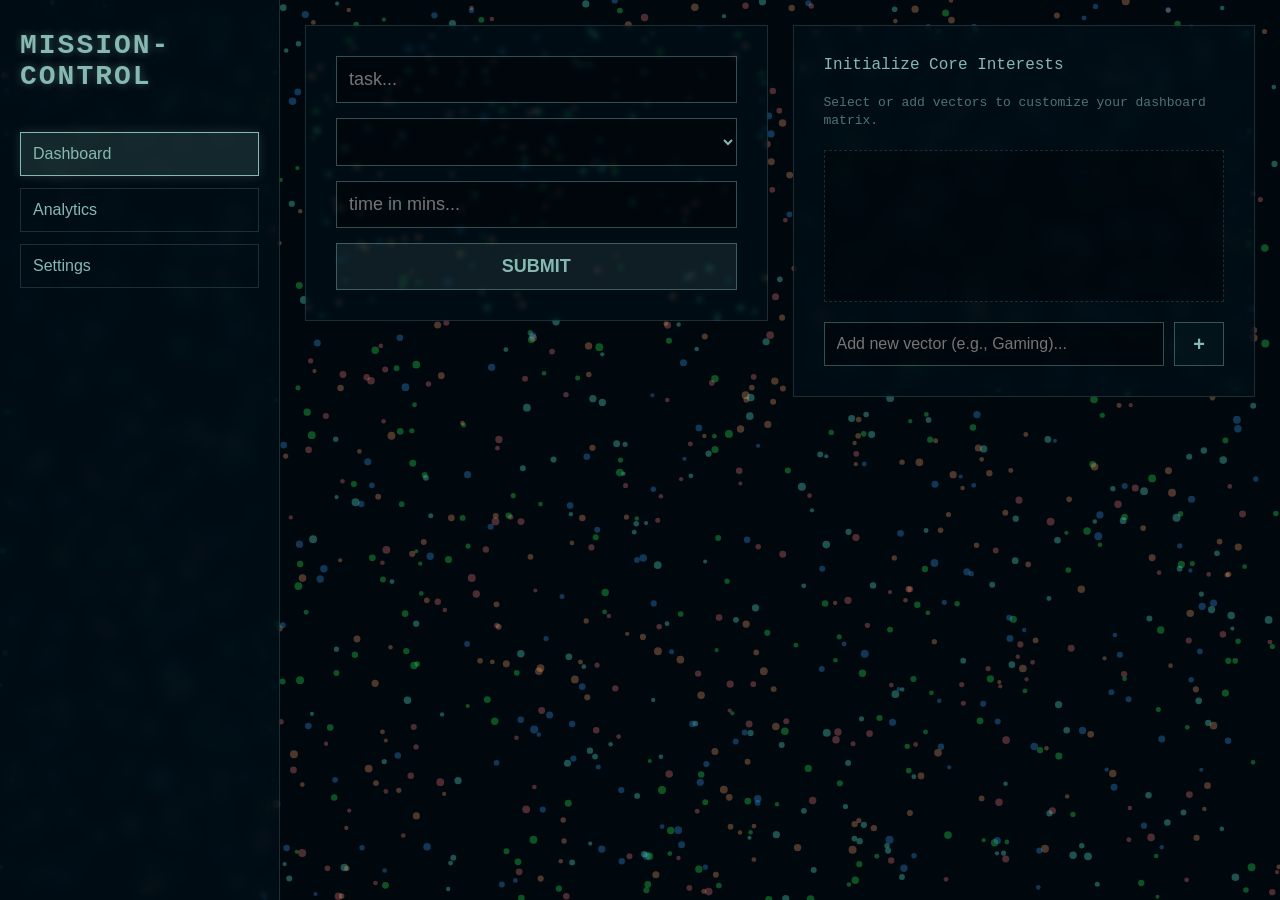
==== index.html @ 5b8d21ab "feat: tracker v1 alpha (hobbies working, tasks coming in v2)" ====
<!DOCTYPE html>
<html lang="en">
<head>
    <meta charset="UTF-8">
    <meta name="viewport" content="width=device-width, initial-scale=1.0">
    <title>Mission-Control</title>
    <link rel="stylesheet" href="style.css">
    <script src="script.js" defer></script>
</head>
<body>

    <canvas id="blob-canvas"></canvas>

    <div class="ui-wrapper">
        
        <aside class="sidebar">
            <h1 id="mControl">Mission-Control</h1>
            <div class="sidebar-options">
                <button class="nav-btn active">Dashboard</button>
                <button class="nav-btn">Analytics</button>
                <button class="nav-btn">Settings</button>
            </div>
        </aside>

        <main class="main-content">
            
            <section class="Forum">
                <div class="task">
                    <input id="task1" type="text" placeholder="task...">
                </div>

                <div class="priority">
                    <select name="priority" id="priority1">
                        <option value=""></option>
                        <option value="High">High</option>
                        <option value="Mid">Mid</option>
                        <option value="Low">Low</option>
                    </select>
                </div>

                <div class="time">
                    <input id="time1" type="number" placeholder="time in mins..." min="1">
                </div>
                <button id="submitButt">submit</button>
            </section>

<section class="interest-panel">
    <div class="panel-header">Initialize Core Interests</div>
    <p class="panel-subtitle">Select or add vectors to customize your dashboard matrix.</p>
    
    <div id="interestTags" class="tag-cloud">
    </div>

    <div class="interest-input-group">
        <input id="customInterest" type="text" placeholder="Add new vector (e.g., Gaming)...">
        <button id="addInterestButt">+</button>
    </div>
</section>

        </main>
    </div>

</body>
</html>
---- style.css ----
:root {
    --bg-main: #00080e;
    --bg-panel: rgba(0, 16, 26, 0.65); /* Semi-transparent sleek dark glass */
    --grid-line: rgba(134, 185, 177, 0.08); 
    --grid-size: 40px; 
    --text: #86B9B1;
}

/* SCREEN INITIALIZATION */
html, body {
    margin: 0;
    padding: 0;
    width: 100%;
    height: 100%;
    background-color: var(--bg-main);
    font-family: 'Courier New', Courier, monospace; /* Clean sci-fi/terminal font */
}

body {
    position: relative;
    overflow: hidden;
}

/* BACKGROUND GRID ENGINE LAYER (Stays exact same) */
/* Remove all .grid-overlay styles and add this */
#blob-canvas {
    position: absolute;
    top: 0;
    left: 0;
    width: 100vw;
    height: 100vh;
    z-index: 1; /* Sits behind the forms */
    pointer-events: none; /* Let clicks pass right through to inputs */
}

/* UI WRAPPER: splits screen into 280px sidebar, and remaining content space */
.ui-wrapper {
    position: relative;
    z-index: 5; 
    display: grid;
    grid-template-columns: 280px 1fr;
    width: 100vw;
    height: 100vh;
    box-sizing: border-box;
}

/* SIDEBAR LAYOUT (RECT 1) */
.sidebar {
    background: var(--bg-panel);
    border-right: 1px solid rgba(134, 185, 177, 0.2);
    backdrop-filter: blur(8px);
    padding: 30px 20px;
    display: flex;
    flex-direction: column;
    gap: 40px;
}

#mControl {
    color: var(--text);
    font-size: 28px;
    margin: 0;
    text-transform: uppercase;
    letter-spacing: 2px;
    text-shadow: 0 0 8px rgba(134, 185, 177, 0.4);
}

.sidebar-options {
    display: flex;
    flex-direction: column;
    gap: 12px;
}

.nav-btn {
    background: transparent;
    border: 1px solid rgba(134, 185, 177, 0.2);
    color: var(--text);
    padding: 12px;
    text-align: left;
    font-size: 16px;
    cursor: pointer;
    transition: all 0.2s ease;
}
.nav-btn:hover, .nav-btn.active {
    background: rgba(134, 185, 177, 0.15);
    border-color: var(--text);
    box-shadow: 0 0 10px rgba(134, 185, 177, 0.2);
}

/* RIGHT HAND SIDE CONTENT CONTAINER */
.main-content {
    display: grid;
    grid-template-columns: 1fr 1fr; /* Splits the space 50/50 between Forum and Spinner */
    gap: 25px;
    padding: 25px;
    box-sizing: border-box;
    align-items: start;
}

/* FORUM PANEL (RECT 2) */
.Forum {
    background: var(--bg-panel);
    border: 1px solid rgba(134, 185, 177, 0.2);
    backdrop-filter: blur(2.5px);
    padding: 30px;
    display: flex;
    flex-direction: column;
    gap: 15px;
}

#task1, #priority1, #time1, #submitButt {
    width: 100%;
    box-sizing: border-box;
    background: rgba(0, 0, 0, 0.4);
    border: 1px solid rgba(134, 185, 177, 0.4);
    color: var(--text);
    font-size: 18px;
    padding: 12px;
}

#priority1 option {
    background: #00101a;
    color: var(--text);  
}

#submitButt {
    background: rgba(134, 185, 177, 0.1);
    cursor: pointer;
    font-weight: bold;
    text-transform: uppercase;
    transition: background 0.2s;
}
#submitButt:hover {
    background: rgba(134, 185, 177, 0.25);
}

/* SPINNER PANEL (RECT 3) */
/* INTEREST PANEL LAYOUT (RECT 3) */
.interest-panel {
    background: var(--bg-panel);
    border: 1px solid rgba(134, 185, 177, 0.2);
    backdrop-filter: blur(8px);
    padding: 30px;
    display: flex;
    flex-direction: column;
    gap: 20px;
}

.panel-header {
    color: #86B9B1;
}

.panel-subtitle {
    color: rgba(134, 185, 177, 0.6);
    font-size: 13px;
    margin: 0;
    line-height: 1.4;
}

/* Dynamic container for interest chips */
.tag-cloud {
    display: flex;
    flex-wrap: wrap;
    gap: 10px;
    min-height: 120px;
    padding: 15px;
    background: rgba(0, 0, 0, 0.3);
    border: 1px dashed rgba(134, 185, 177, 0.2);
    align-content: flex-start;
}

/* Glowing Neon Chips */
.tag {
    background: rgba(134, 185, 177, 0.1);
    border: 1px solid rgba(134, 185, 177, 0.4);
    color: var(--text);
    padding: 6px 14px;
    font-size: 14px;
    border-radius: 3px;
    cursor: pointer;
    transition: transform 0.1s ease, background 0.2s;
}

.tag:hover {
    background: rgba(134, 185, 177, 0.25);
    box-shadow: 0 0 8px rgba(134, 185, 177, 0.3);
    transform: scale(1.03);
}

/* Input block alignment */
.interest-input-group {
    display: flex;
    gap: 10px;
}

#customInterest {
    flex: 1;
    background: rgba(0, 0, 0, 0.4);
    border: 1px solid rgba(134, 185, 177, 0.4);
    color: var(--text);
    padding: 12px;
    font-size: 16px;
}

#addInterestButt {
    background: rgba(17, 57, 51, 0.15);
    border: 1px solid rgba(134, 185, 177, 0.4);
    color: var(--text);
    width: 50px;
    font-size: 20px;
    font-weight: bold;
    cursor: pointer;
    transition: background 0.2s;
}

#addInterestButt:hover {
    background: rgba(134, 185, 177, 0.3);
    box-shadow: 0 0 8px rgba(134, 185, 177, 0.4);
}

@keyframes pulseGlow {
    0%, 100% { opacity: 0.5; }
    50% { opacity: 1; text-shadow: 0 0 10px var(--text); }
}
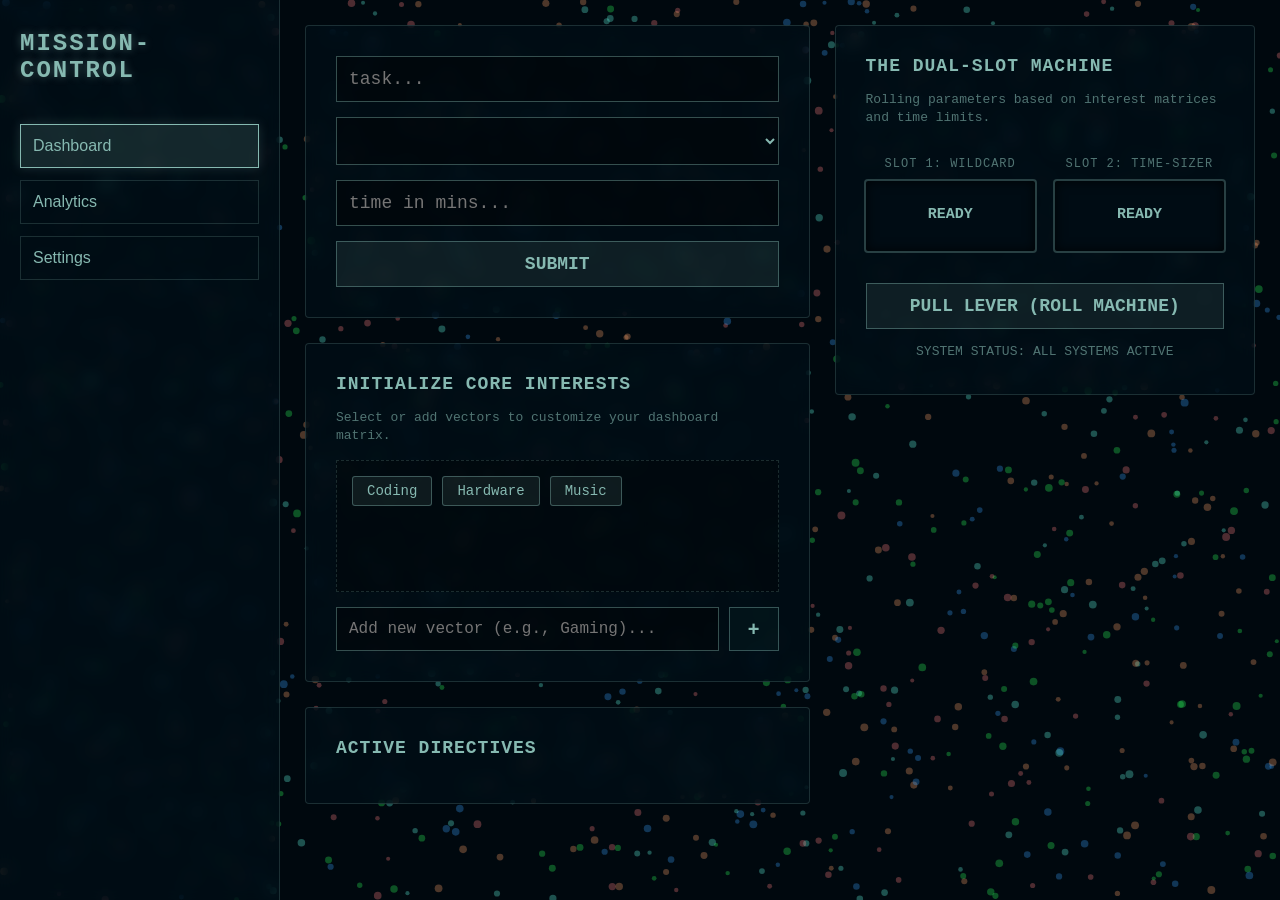
==== commit f4614352: "feat: Updated Reziable UI/Task Saves locally/Slot Machine Added" ====
--- a/index.html
+++ b/index.html
@@ -24,38 +24,76 @@
 
         <main class="main-content">
             
-            <section class="Forum">
-                <div class="task">
-                    <input id="task1" type="text" placeholder="task...">
-                </div>
+            <div class="main-column">
+                
+                <section class="Forum">
+                    <div class="task">
+                        <input id="task1" type="text" placeholder="task...">
+                    </div>
 
-                <div class="priority">
-                    <select name="priority" id="priority1">
-                        <option value=""></option>
-                        <option value="High">High</option>
-                        <option value="Mid">Mid</option>
-                        <option value="Low">Low</option>
-                    </select>
-                </div>
+                    <div class="priority">
+                        <select name="priority" id="priority1">
+                            <option value=""></option>
+                            <option value="High">High</option>
+                            <option value="Mid">Mid</option>
+                            <option value="Low">Low</option>
+                        </select>
+                    </div>
 
-                <div class="time">
-                    <input id="time1" type="number" placeholder="time in mins..." min="1">
-                </div>
-                <button id="submitButt">submit</button>
-            </section>
+                    <div class="time">
+                        <input id="time1" type="number" placeholder="time in mins..." min="1">
+                    </div>
+                    <button id="submitButt">submit</button>
+                </section>
 
-<section class="interest-panel">
-    <div class="panel-header">Initialize Core Interests</div>
-    <p class="panel-subtitle">Select or add vectors to customize your dashboard matrix.</p>
-    
-    <div id="interestTags" class="tag-cloud">
-    </div>
+                <section class="interest-panel">
+                    <div class="panel-header">Initialize Core Interests</div>
+                    <p class="panel-subtitle">Select or add vectors to customize your dashboard matrix.</p>
+                    
+                    <div id="interestTags" class="tag-cloud"></div>
 
-    <div class="interest-input-group">
-        <input id="customInterest" type="text" placeholder="Add new vector (e.g., Gaming)...">
-        <button id="addInterestButt">+</button>
-    </div>
-</section>
+                    <div class="interest-input-group">
+                        <input id="customInterest" type="text" placeholder="Add new vector (e.g., Gaming)...">
+                        <button id="addInterestButt">+</button>
+                    </div>
+                </section>
+
+                <section class="Forum" id="live-tasks-section">
+                    <div class="panel-header">Active Directives</div>
+                    <ul id="active-task-list" class="data-list"></ul>
+                </section>
+
+            </div>
+
+            <div class="main-column">
+                <section class="interest-panel">
+                    <div class="panel-header">The Dual-Slot Machine</div>
+                    <p class="panel-subtitle">Rolling parameters based on interest matrices and time limits.</p>
+                    
+                    <div class="slots-wrapper">
+                        <div class="slot-column">
+                            <span class="slot-label">Slot 1: Wildcard</span>
+                            <div class="slot-window">
+                                <div class="slot-reel" id="slot1-reel">
+                                    <div class="slot-tile">Ready</div>
+                                </div>
+                            </div>
+                        </div>
+
+                        <div class="slot-column">
+                            <span class="slot-label">Slot 2: Time-Sizer</span>
+                            <div class="slot-window">
+                                <div class="slot-reel" id="slot2-reel">
+                                    <div class="slot-tile">Ready</div>
+                                </div>
+                            </div>
+                        </div>
+                    </div>
+
+                    <button id="spinButt">Pull Lever (Roll Machine)</button>
+                    <div id="spin-readout">SYSTEM STATUS: ALL SYSTEMS ACTIVE</div>
+                </section>
+            </div>
 
         </main>
     </div>
--- a/style.css
+++ b/style.css
@@ -1,6 +1,6 @@
 :root {
     --bg-main: #00080e;
-    --bg-panel: rgba(0, 16, 26, 0.65); /* Semi-transparent sleek dark glass */
+    --bg-panel: rgba(0, 16, 26, 0.65); 
     --grid-line: rgba(134, 185, 177, 0.08); 
     --grid-size: 40px; 
     --text: #86B9B1;
@@ -13,27 +13,25 @@
     width: 100%;
     height: 100%;
     background-color: var(--bg-main);
-    font-family: 'Courier New', Courier, monospace; /* Clean sci-fi/terminal font */
+    font-family: 'Courier New', Courier, monospace;
 }
 
 body {
     position: relative;
-    overflow: hidden;
-}
-
-/* BACKGROUND GRID ENGINE LAYER (Stays exact same) */
-/* Remove all .grid-overlay styles and add this */
+    overflow-x: hidden;
+}
+
 #blob-canvas {
     position: absolute;
     top: 0;
     left: 0;
     width: 100vw;
     height: 100vh;
-    z-index: 1; /* Sits behind the forms */
-    pointer-events: none; /* Let clicks pass right through to inputs */
-}
-
-/* UI WRAPPER: splits screen into 280px sidebar, and remaining content space */
+    z-index: 1;
+    pointer-events: none;
+}
+
+/* UI WRAPPER SYSTEM GRID */
 .ui-wrapper {
     position: relative;
     z-index: 5; 
@@ -57,7 +55,7 @@
 
 #mControl {
     color: var(--text);
-    font-size: 28px;
+    font-size: 24px;
     margin: 0;
     text-transform: uppercase;
     letter-spacing: 2px;
@@ -86,67 +84,81 @@
     box-shadow: 0 0 10px rgba(134, 185, 177, 0.2);
 }
 
-/* RIGHT HAND SIDE CONTENT CONTAINER */
+/* RIGHT HAND SIDE INTERFACE ARCHITECTURE */
 .main-content {
     display: grid;
-    grid-template-columns: 1fr 1fr; /* Splits the space 50/50 between Forum and Spinner */
+    grid-template-columns: 1.2fr 1fr;
     gap: 25px;
     padding: 25px;
     box-sizing: border-box;
     align-items: start;
-}
-
-/* FORUM PANEL (RECT 2) */
-.Forum {
-    background: var(--bg-panel);
-    border: 1px solid rgba(134, 185, 177, 0.2);
-    backdrop-filter: blur(2.5px);
-    padding: 30px;
-    display: flex;
-    flex-direction: column;
-    gap: 15px;
-}
-
-#task1, #priority1, #time1, #submitButt {
-    width: 100%;
-    box-sizing: border-box;
-    background: rgba(0, 0, 0, 0.4);
-    border: 1px solid rgba(134, 185, 177, 0.4);
-    color: var(--text);
-    font-size: 18px;
-    padding: 12px;
-}
-
-#priority1 option {
-    background: #00101a;
-    color: var(--text);  
-}
-
-#submitButt {
-    background: rgba(134, 185, 177, 0.1);
-    cursor: pointer;
-    font-weight: bold;
-    text-transform: uppercase;
-    transition: background 0.2s;
-}
-#submitButt:hover {
-    background: rgba(134, 185, 177, 0.25);
-}
-
-/* SPINNER PANEL (RECT 3) */
-/* INTEREST PANEL LAYOUT (RECT 3) */
-.interest-panel {
+    overflow-y: auto;
+    height: 100vh;
+}
+
+.main-column {
+    display: flex;
+    flex-direction: column;
+    gap: 25px;
+}
+
+/* STANDARD PANEL DESIGN MATRIX (RECT 2 & RECT 3 Base) */
+.Forum, .interest-panel {
     background: var(--bg-panel);
     border: 1px solid rgba(134, 185, 177, 0.2);
     backdrop-filter: blur(8px);
     padding: 30px;
     display: flex;
     flex-direction: column;
-    gap: 20px;
+    gap: 15px;
+    border-radius: 4px;
+    transition: transform 0.1s cubic-bezier(0.175, 0.885, 0.32, 1.275), border-color 0.1s ease, box-shadow 0.1s ease;
+}
+
+.Forum.bubble-active, .interest-panel.bubble-active {
+    transform: scale(0.985);
+    border-color: var(--text);
+    box-shadow: 0 0 15px rgba(134, 185, 177, 0.25);
+}
+
+#task1, #priority1, #time1, #submitButt, #spinButt {
+    width: 100%;
+    box-sizing: border-box;
+    background: rgba(0, 0, 0, 0.4);
+    border: 1px solid rgba(134, 185, 177, 0.4);
+    color: var(--text);
+    font-size: 18px;
+    padding: 12px;
+    outline: none;
+    font-family: inherit;
+}
+
+#task1:focus, #priority1:focus, #time1:focus {
+    border-color: var(--text);
+}
+
+#priority1 option {
+    background: #00101a;
+    color: var(--text);  
+}
+
+#submitButt {
+    background: rgba(134, 185, 177, 0.1);
+    cursor: pointer;
+    font-weight: bold;
+    text-transform: uppercase;
+    transition: background 0.2s;
+}
+#submitButt:hover {
+    background: rgba(134, 185, 177, 0.25);
 }
 
 .panel-header {
-    color: #86B9B1;
+    color: var(--text);
+    font-size: 18px;
+    font-weight: bold;
+    text-transform: uppercase;
+    letter-spacing: 1px;
 }
 
 .panel-subtitle {
@@ -156,19 +168,61 @@
     line-height: 1.4;
 }
 
-/* Dynamic container for interest chips */
+/* DYNAMIC DATA MATRIX STORAGE LIST */
+.data-list {
+    list-style: none;
+    padding: 0;
+    margin: 0;
+    max-height: 240px;
+    overflow-y: auto;
+}
+
+.data-list li {
+    background: rgba(0, 0, 0, 0.5); /* Slightly darker background for better text contrast */
+    border: 1px solid rgba(134, 185, 177, 0.3);
+    padding: 14px 18px;
+    margin-bottom: 8px;
+    font-size: 18px; /* Bigger font as requested */
+    font-weight: bold;
+    color: var(--text); /* Changes text color to bright theme teal so you can actually read it */
+    text-shadow: 0 0 6px rgba(134, 185, 177, 0.4); /* Subtle matrix-style neon glow */
+    display: flex;
+    justify-content: space-between;
+    align-items: center;
+    border-left: 4px solid rgba(134, 185, 177, 0.6);
+}
+
+.data-list li.high-priority {
+    border-left-color: var(--text);
+    background: rgba(134, 185, 177, 0.08);
+}
+
+.data-list li button {
+    background: transparent;
+    border: 1px solid rgba(134, 185, 177, 0.4);
+    color: var(--text);
+    padding: 4px 8px;
+    font-family: inherit;
+    cursor: pointer;
+    transition: background 0.2s;
+}
+.data-list li button:hover {
+    background: rgba(134, 185, 177, 0.2);
+    border-color: var(--text);
+}
+
+/* INTEREST VECTOR CHIP LAYOUTS */
 .tag-cloud {
     display: flex;
     flex-wrap: wrap;
     gap: 10px;
-    min-height: 120px;
+    min-height: 100px;
     padding: 15px;
     background: rgba(0, 0, 0, 0.3);
     border: 1px dashed rgba(134, 185, 177, 0.2);
     align-content: flex-start;
 }
 
-/* Glowing Neon Chips */
 .tag {
     background: rgba(134, 185, 177, 0.1);
     border: 1px solid rgba(134, 185, 177, 0.4);
@@ -179,14 +233,13 @@
     cursor: pointer;
     transition: transform 0.1s ease, background 0.2s;
 }
-
 .tag:hover {
     background: rgba(134, 185, 177, 0.25);
+    border-color: var(--text);
     box-shadow: 0 0 8px rgba(134, 185, 177, 0.3);
     transform: scale(1.03);
 }
 
-/* Input block alignment */
 .interest-input-group {
     display: flex;
     gap: 10px;
@@ -199,6 +252,8 @@
     color: var(--text);
     padding: 12px;
     font-size: 16px;
+    outline: none;
+    font-family: inherit;
 }
 
 #addInterestButt {
@@ -209,15 +264,101 @@
     font-size: 20px;
     font-weight: bold;
     cursor: pointer;
-    transition: background 0.2s;
-}
-
+    transition: all 0.2s;
+}
 #addInterestButt:hover {
     background: rgba(134, 185, 177, 0.3);
     box-shadow: 0 0 8px rgba(134, 185, 177, 0.4);
 }
 
-@keyframes pulseGlow {
-    0%, 100% { opacity: 0.5; }
-    50% { opacity: 1; text-shadow: 0 0 10px var(--text); }
+/* MECHANICAL SLOTS WINDOW DESIGN SHIELDS */
+.slots-wrapper {
+    display: flex;
+    gap: 20px;
+    width: 100%;
+    margin: 15px 0;
+}
+
+.slot-column {
+    display: flex;
+    flex-direction: column;
+    align-items: center;
+    flex: 1;
+}
+
+.slot-label {
+    font-size: 12px;
+    color: rgba(134, 185, 177, 0.6);
+    text-transform: uppercase;
+    margin-bottom: 8px;
+    letter-spacing: 1px;
+}
+
+.slot-window {
+    width: 100%;
+    height: 70px; 
+    background: #000c14;
+    border: 2px solid rgba(134, 185, 177, 0.3);
+    box-shadow: inset 0 0 12px rgba(0,0,0,0.8);
+    border-radius: 4px;
+    overflow: hidden;
+    position: relative;
+}
+
+.slot-reel {
+    position: absolute;
+    top: 0;
+    left: 0;
+    width: 100%;
+    display: flex;
+    flex-direction: column;
+    transition: top 2.5s cubic-bezier(0.05, 0.7, 0.1, 1);
+}
+
+.slot-tile {
+    height: 66px;
+    display: flex;
+    align-items: center;
+    justify-content: center;
+    text-align: center;
+    font-size: 15px;
+    font-weight: bold;
+    color: var(--text);
+    text-transform: uppercase;
+    padding: 0 10px;
+    box-sizing: border-box;
+}
+
+#spinButt {
+    background: rgba(134, 185, 177, 0.1);
+    border-color: rgba(134, 185, 177, 0.4);
+    color: var(--text);
+    cursor: pointer;
+    font-weight: bold;
+    text-transform: uppercase;
+    transition: all 0.2s;
+}
+#spinButt:hover {
+    background: rgba(134, 185, 177, 0.25);
+    box-shadow: 0 0 10px rgba(134, 185, 177, 0.2);
+}
+
+#spin-readout {
+    font-size: 13px;
+    color: rgba(134, 185, 177, 0.6);
+    text-align: center;
+    min-height: 20px;
+}
+
+@media (max-width: 1024px) {
+    .ui-wrapper {
+        grid-template-columns: 1fr;
+    }
+    .sidebar {
+        display: none; 
+    }
+    .main-content {
+        grid-template-columns: 1fr;
+        padding: 15px;
+    }
 }
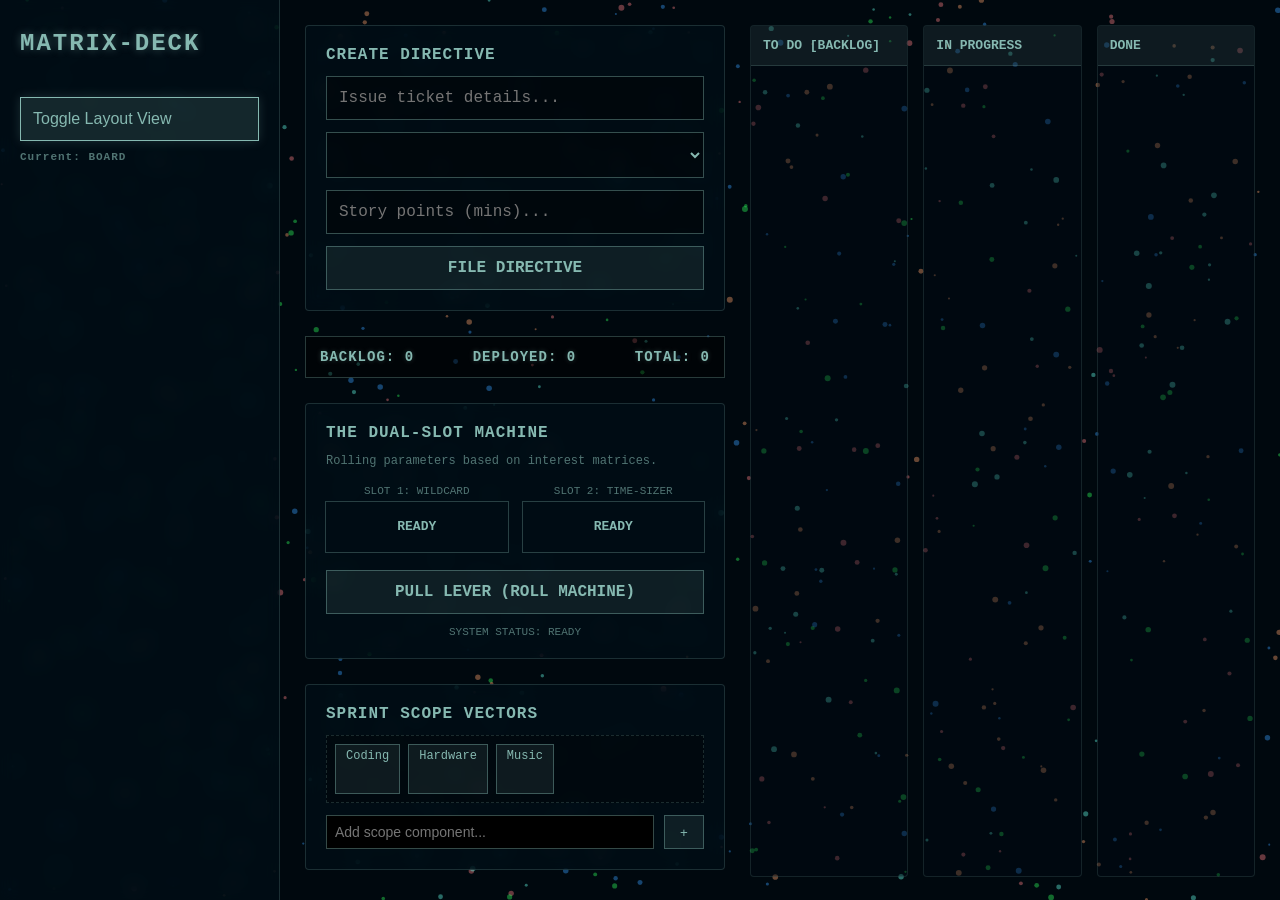
==== commit b98bf317: "Feat: MAJOR CHANGE(throughout all scripts) Task's Now save locally and cna be tracked/3 tier task tr" ====
--- a/index.html
+++ b/index.html
@@ -3,7 +3,7 @@
 <head>
     <meta charset="UTF-8">
     <meta name="viewport" content="width=device-width, initial-scale=1.0">
-    <title>Mission-Control</title>
+    <title>Mission-Control // Matrix Engine</title>
     <link rel="stylesheet" href="style.css">
     <script src="script.js" defer></script>
 </head>
@@ -14,21 +14,21 @@
     <div class="ui-wrapper">
         
         <aside class="sidebar">
-            <h1 id="mControl">Mission-Control</h1>
+            <h1 id="mControl">Matrix-Deck</h1>
             <div class="sidebar-options">
-                <button class="nav-btn active">Dashboard</button>
-                <button class="nav-btn">Analytics</button>
-                <button class="nav-btn">Settings</button>
+                <button class="nav-btn active" id="view-toggle-btn">Toggle Layout View</button>
+                <div class="view-status-tag">Current: <span id="current-view-label">BOARD</span></div>
             </div>
         </aside>
 
         <main class="main-content">
             
-            <div class="main-column">
+            <div class="main-column input-side">
                 
                 <section class="Forum">
+                    <div class="panel-header">Create Directive</div>
                     <div class="task">
-                        <input id="task1" type="text" placeholder="task...">
+                        <input id="task1" type="text" placeholder="Issue ticket details...">
                     </div>
 
                     <div class="priority">
@@ -41,34 +41,20 @@
                     </div>
 
                     <div class="time">
-                        <input id="time1" type="number" placeholder="time in mins..." min="1">
+                        <input id="time1" type="number" placeholder="Story points (mins)..." min="1">
                     </div>
-                    <button id="submitButt">submit</button>
+                    <button id="submitButt">File Directive</button>
                 </section>
 
-                <section class="interest-panel">
-                    <div class="panel-header">Initialize Core Interests</div>
-                    <p class="panel-subtitle">Select or add vectors to customize your dashboard matrix.</p>
-                    
-                    <div id="interestTags" class="tag-cloud"></div>
+                <div class="directives-counters">
+                    <span>BACKLOG: <span id="count-active">0</span></span>
+                    <span>DEPLOYED: <span id="count-resolved">0</span></span>
+                    <span>TOTAL: <span id="count-total">0</span></span>
+                </div>
 
-                    <div class="interest-input-group">
-                        <input id="customInterest" type="text" placeholder="Add new vector (e.g., Gaming)...">
-                        <button id="addInterestButt">+</button>
-                    </div>
-                </section>
-
-                <section class="Forum" id="live-tasks-section">
-                    <div class="panel-header">Active Directives</div>
-                    <ul id="active-task-list" class="data-list"></ul>
-                </section>
-
-            </div>
-
-            <div class="main-column">
                 <section class="interest-panel">
                     <div class="panel-header">The Dual-Slot Machine</div>
-                    <p class="panel-subtitle">Rolling parameters based on interest matrices and time limits.</p>
+                    <p class="panel-subtitle">Rolling parameters based on interest matrices.</p>
                     
                     <div class="slots-wrapper">
                         <div class="slot-column">
@@ -91,8 +77,45 @@
                     </div>
 
                     <button id="spinButt">Pull Lever (Roll Machine)</button>
-                    <div id="spin-readout">SYSTEM STATUS: ALL SYSTEMS ACTIVE</div>
+                    <div id="spin-readout">SYSTEM STATUS: READY</div>
                 </section>
+
+                <section class="interest-panel">
+                    <div class="panel-header">Sprint Scope Vectors</div>
+                    <div id="interestTags" class="tag-cloud"></div>
+                    <div class="interest-input-group">
+                        <input id="customInterest" type="text" placeholder="Add scope component...">
+                        <button id="addInterestButt">+</button>
+                    </div>
+                </section>
+            </div>
+
+            <div class="main-column board-side">
+                
+                <div id="view-board-layout" class="matrix-board">
+                    <div class="board-col">
+                        <div class="col-header">To Do [Backlog]</div>
+                        <ul id="col-backlog" class="data-list"></ul>
+                    </div>
+
+                    <div class="board-col">
+                        <div class="col-header">In Progress</div>
+                        <ul id="col-progress" class="data-list"></ul>
+                    </div>
+
+                    <div class="board-col">
+                        <div class="col-header">Done</div>
+                        <ul id="col-done" class="data-list"></ul>
+                    </div>
+                </div>
+
+                <div id="view-compact-layout" class="matrix-compact-view hidden">
+                    <div class="board-col">
+                        <div class="col-header">All Integrated Directives Stream</div>
+                        <ul id="compact-stream-list" class="data-list"></ul>
+                    </div>
+                </div>
+
             </div>
 
         </main>
--- a/style.css
+++ b/style.css
@@ -1,12 +1,9 @@
 :root {
     --bg-main: #00080e;
     --bg-panel: rgba(0, 16, 26, 0.65); 
-    --grid-line: rgba(134, 185, 177, 0.08); 
-    --grid-size: 40px; 
     --text: #86B9B1;
 }
 
-/* SCREEN INITIALIZATION */
 html, body {
     margin: 0;
     padding: 0;
@@ -31,7 +28,6 @@
     pointer-events: none;
 }
 
-/* UI WRAPPER SYSTEM GRID */
 .ui-wrapper {
     position: relative;
     z-index: 5; 
@@ -42,7 +38,6 @@
     box-sizing: border-box;
 }
 
-/* SIDEBAR LAYOUT (RECT 1) */
 .sidebar {
     background: var(--bg-panel);
     border-right: 1px solid rgba(134, 185, 177, 0.2);
@@ -62,10 +57,12 @@
     text-shadow: 0 0 8px rgba(134, 185, 177, 0.4);
 }
 
-.sidebar-options {
-    display: flex;
-    flex-direction: column;
-    gap: 12px;
+.view-status-tag {
+    margin-top: 10px;
+    color: rgba(134, 185, 177, 0.6);
+    font-size: 11px;
+    letter-spacing: 1px;
+    font-weight: bold;
 }
 
 .nav-btn {
@@ -77,6 +74,7 @@
     font-size: 16px;
     cursor: pointer;
     transition: all 0.2s ease;
+    width: 100%;
 }
 .nav-btn:hover, .nav-btn.active {
     background: rgba(134, 185, 177, 0.15);
@@ -84,15 +82,13 @@
     box-shadow: 0 0 10px rgba(134, 185, 177, 0.2);
 }
 
-/* RIGHT HAND SIDE INTERFACE ARCHITECTURE */
 .main-content {
     display: grid;
-    grid-template-columns: 1.2fr 1fr;
+    grid-template-columns: 420px 1fr; 
     gap: 25px;
     padding: 25px;
     box-sizing: border-box;
     align-items: start;
-    overflow-y: auto;
     height: 100vh;
 }
 
@@ -100,25 +96,18 @@
     display: flex;
     flex-direction: column;
     gap: 25px;
-}
-
-/* STANDARD PANEL DESIGN MATRIX (RECT 2 & RECT 3 Base) */
+    height: calc(100vh - 50px);
+}
+
 .Forum, .interest-panel {
     background: var(--bg-panel);
     border: 1px solid rgba(134, 185, 177, 0.2);
     backdrop-filter: blur(8px);
-    padding: 30px;
-    display: flex;
-    flex-direction: column;
-    gap: 15px;
+    padding: 20px;
+    display: flex;
+    flex-direction: column;
+    gap: 12px;
     border-radius: 4px;
-    transition: transform 0.1s cubic-bezier(0.175, 0.885, 0.32, 1.275), border-color 0.1s ease, box-shadow 0.1s ease;
-}
-
-.Forum.bubble-active, .interest-panel.bubble-active {
-    transform: scale(0.985);
-    border-color: var(--text);
-    box-shadow: 0 0 15px rgba(134, 185, 177, 0.25);
 }
 
 #task1, #priority1, #time1, #submitButt, #spinButt {
@@ -127,35 +116,25 @@
     background: rgba(0, 0, 0, 0.4);
     border: 1px solid rgba(134, 185, 177, 0.4);
     color: var(--text);
-    font-size: 18px;
+    font-size: 16px;
     padding: 12px;
     outline: none;
     font-family: inherit;
 }
 
-#task1:focus, #priority1:focus, #time1:focus {
-    border-color: var(--text);
-}
-
-#priority1 option {
-    background: #00101a;
-    color: var(--text);  
-}
-
-#submitButt {
+#submitButt, #spinButt {
     background: rgba(134, 185, 177, 0.1);
     cursor: pointer;
     font-weight: bold;
     text-transform: uppercase;
-    transition: background 0.2s;
-}
-#submitButt:hover {
+}
+#submitButt:hover, #spinButt:hover {
     background: rgba(134, 185, 177, 0.25);
 }
 
 .panel-header {
     color: var(--text);
-    font-size: 18px;
+    font-size: 16px;
     font-weight: bold;
     text-transform: uppercase;
     letter-spacing: 1px;
@@ -163,120 +142,112 @@
 
 .panel-subtitle {
     color: rgba(134, 185, 177, 0.6);
+    font-size: 12px;
+    margin: 0;
+}
+
+.directives-counters {
+    display: flex;
+    justify-content: space-between;
+    padding: 12px 14px;
+    background: rgba(0, 0, 0, 0.5);
+    border: 1px solid rgba(134, 185, 177, 0.3);
+    font-size: 14px;
+    font-weight: bold;
+    color: var(--text);
+    text-shadow: 0 0 5px rgba(134, 185, 177, 0.3);
+    letter-spacing: 1px;
+}
+
+/* WORKFLOW CONFIGURATION LAYOUTS */
+.matrix-board {
+    display: grid;
+    grid-template-columns: repeat(3, 1fr);
+    gap: 15px;
+    height: 100%;
+}
+
+.matrix-compact-view {
+    display: flex;
+    flex-direction: column;
+    height: 100%;
+    width: 100%;
+}
+
+.hidden {
+    display: none !important;
+}
+
+.board-col {
+    background: rgba(0, 12, 20, 0.4);
+    border: 1px solid rgba(134, 185, 177, 0.15);
+    border-radius: 4px;
+    display: flex;
+    flex-direction: column;
+    height: 100%;
+    overflow: hidden;
+}
+
+.col-header {
+    background: rgba(134, 185, 177, 0.1);
+    padding: 12px;
+    color: var(--text);
+    font-weight: bold;
+    text-transform: uppercase;
     font-size: 13px;
-    margin: 0;
-    line-height: 1.4;
-}
-
-/* DYNAMIC DATA MATRIX STORAGE LIST */
+    border-bottom: 1px solid rgba(134, 185, 177, 0.2);
+}
+
 .data-list {
     list-style: none;
-    padding: 0;
+    padding: 10px;
     margin: 0;
-    max-height: 240px;
+    flex: 1;
     overflow-y: auto;
+    display: flex;
+    flex-direction: column;
+    gap: 10px;
 }
 
 .data-list li {
-    background: rgba(0, 0, 0, 0.5); /* Slightly darker background for better text contrast */
-    border: 1px solid rgba(134, 185, 177, 0.3);
-    padding: 14px 18px;
-    margin-bottom: 8px;
-    font-size: 18px; /* Bigger font as requested */
-    font-weight: bold;
-    color: var(--text); /* Changes text color to bright theme teal so you can actually read it */
-    text-shadow: 0 0 6px rgba(134, 185, 177, 0.4); /* Subtle matrix-style neon glow */
+    background: rgba(0, 0, 0, 0.6);
+    border: 1px solid rgba(134, 185, 177, 0.25);
+    padding: 14px;
+    font-size: 15px;
+    color: var(--text);
+    text-shadow: 0 0 4px rgba(134, 185, 177, 0.3);
+    display: flex;
+    flex-direction: column;
+    gap: 10px;
+    border-left: 4px solid #444;
+}
+
+.data-list li.high-priority {
+    border-left-color: #ff6e73;
+}
+
+.card-actions {
     display: flex;
     justify-content: space-between;
     align-items: center;
-    border-left: 4px solid rgba(134, 185, 177, 0.6);
-}
-
-.data-list li.high-priority {
-    border-left-color: var(--text);
-    background: rgba(134, 185, 177, 0.08);
-}
-
-.data-list li button {
+}
+
+.card-actions button {
     background: transparent;
     border: 1px solid rgba(134, 185, 177, 0.4);
     color: var(--text);
     padding: 4px 8px;
     font-family: inherit;
+    font-size: 11px;
+    font-weight: bold;
     cursor: pointer;
-    transition: background 0.2s;
-}
-.data-list li button:hover {
-    background: rgba(134, 185, 177, 0.2);
-    border-color: var(--text);
-}
-
-/* INTEREST VECTOR CHIP LAYOUTS */
-.tag-cloud {
-    display: flex;
-    flex-wrap: wrap;
-    gap: 10px;
-    min-height: 100px;
-    padding: 15px;
-    background: rgba(0, 0, 0, 0.3);
-    border: 1px dashed rgba(134, 185, 177, 0.2);
-    align-content: flex-start;
-}
-
-.tag {
-    background: rgba(134, 185, 177, 0.1);
-    border: 1px solid rgba(134, 185, 177, 0.4);
-    color: var(--text);
-    padding: 6px 14px;
-    font-size: 14px;
-    border-radius: 3px;
-    cursor: pointer;
-    transition: transform 0.1s ease, background 0.2s;
-}
-.tag:hover {
-    background: rgba(134, 185, 177, 0.25);
-    border-color: var(--text);
-    box-shadow: 0 0 8px rgba(134, 185, 177, 0.3);
-    transform: scale(1.03);
-}
-
-.interest-input-group {
-    display: flex;
-    gap: 10px;
-}
-
-#customInterest {
-    flex: 1;
-    background: rgba(0, 0, 0, 0.4);
-    border: 1px solid rgba(134, 185, 177, 0.4);
-    color: var(--text);
-    padding: 12px;
-    font-size: 16px;
-    outline: none;
-    font-family: inherit;
-}
-
-#addInterestButt {
-    background: rgba(17, 57, 51, 0.15);
-    border: 1px solid rgba(134, 185, 177, 0.4);
-    color: var(--text);
-    width: 50px;
-    font-size: 20px;
-    font-weight: bold;
-    cursor: pointer;
-    transition: all 0.2s;
-}
-#addInterestButt:hover {
-    background: rgba(134, 185, 177, 0.3);
-    box-shadow: 0 0 8px rgba(134, 185, 177, 0.4);
-}
-
-/* MECHANICAL SLOTS WINDOW DESIGN SHIELDS */
+}
+
+/* MECHANICAL WHEEL REEL CSS STYLES */
 .slots-wrapper {
     display: flex;
-    gap: 20px;
-    width: 100%;
-    margin: 15px 0;
+    gap: 15px;
+    margin: 5px 0;
 }
 
 .slot-column {
@@ -287,20 +258,17 @@
 }
 
 .slot-label {
-    font-size: 12px;
+    font-size: 11px;
     color: rgba(134, 185, 177, 0.6);
     text-transform: uppercase;
-    margin-bottom: 8px;
-    letter-spacing: 1px;
+    margin-bottom: 4px;
 }
 
 .slot-window {
     width: 100%;
-    height: 70px; 
+    height: 50px; 
     background: #000c14;
-    border: 2px solid rgba(134, 185, 177, 0.3);
-    box-shadow: inset 0 0 12px rgba(0,0,0,0.8);
-    border-radius: 4px;
+    border: 1px solid rgba(134, 185, 177, 0.3);
     overflow: hidden;
     position: relative;
 }
@@ -312,53 +280,52 @@
     width: 100%;
     display: flex;
     flex-direction: column;
-    transition: top 2.5s cubic-bezier(0.05, 0.7, 0.1, 1);
 }
 
 .slot-tile {
-    height: 66px;
+    height: 48px;
     display: flex;
     align-items: center;
     justify-content: center;
-    text-align: center;
-    font-size: 15px;
-    font-weight: bold;
-    color: var(--text);
-    text-transform: uppercase;
-    padding: 0 10px;
-    box-sizing: border-box;
-}
-
-#spinButt {
-    background: rgba(134, 185, 177, 0.1);
-    border-color: rgba(134, 185, 177, 0.4);
-    color: var(--text);
-    cursor: pointer;
-    font-weight: bold;
-    text-transform: uppercase;
-    transition: all 0.2s;
-}
-#spinButt:hover {
-    background: rgba(134, 185, 177, 0.25);
-    box-shadow: 0 0 10px rgba(134, 185, 177, 0.2);
+    font-size: 13px;
+    font-weight: bold;
+    color: var(--text);
+    text-transform: uppercase;
+    padding: 0 5px;
 }
 
 #spin-readout {
-    font-size: 13px;
+    font-size: 11px;
     color: rgba(134, 185, 177, 0.6);
     text-align: center;
-    min-height: 20px;
-}
+}
+
+.tag-cloud {
+    display: flex;
+    flex-wrap: wrap;
+    gap: 8px;
+    min-height: 50px;
+    padding: 8px;
+    background: rgba(0, 0, 0, 0.3);
+    border: 1px dashed rgba(134, 185, 177, 0.2);
+}
+
+.tag {
+    background: rgba(134, 185, 177, 0.1);
+    border: 1px solid rgba(134, 185, 177, 0.4);
+    color: var(--text);
+    padding: 4px 10px;
+    font-size: 12px;
+    cursor: pointer;
+}
+
+.interest-input-group { display: flex; gap: 10px; }
+#customInterest { flex: 1; padding: 8px; font-size: 14px; background: black; border: 1px solid rgba(134, 185, 177, 0.4); color: var(--text); }
+#addInterestButt { background: rgba(134, 185, 177, 0.1); border: 1px solid rgba(134, 185, 177, 0.4); color: var(--text); width: 40px; cursor: pointer; }
 
 @media (max-width: 1024px) {
-    .ui-wrapper {
-        grid-template-columns: 1fr;
-    }
-    .sidebar {
-        display: none; 
-    }
-    .main-content {
-        grid-template-columns: 1fr;
-        padding: 15px;
-    }
+    .ui-wrapper { grid-template-columns: 1fr; }
+    .sidebar { display: none; }
+    .main-content { grid-template-columns: 1fr; }
+    .matrix-board { grid-template-columns: 1fr; }
 }
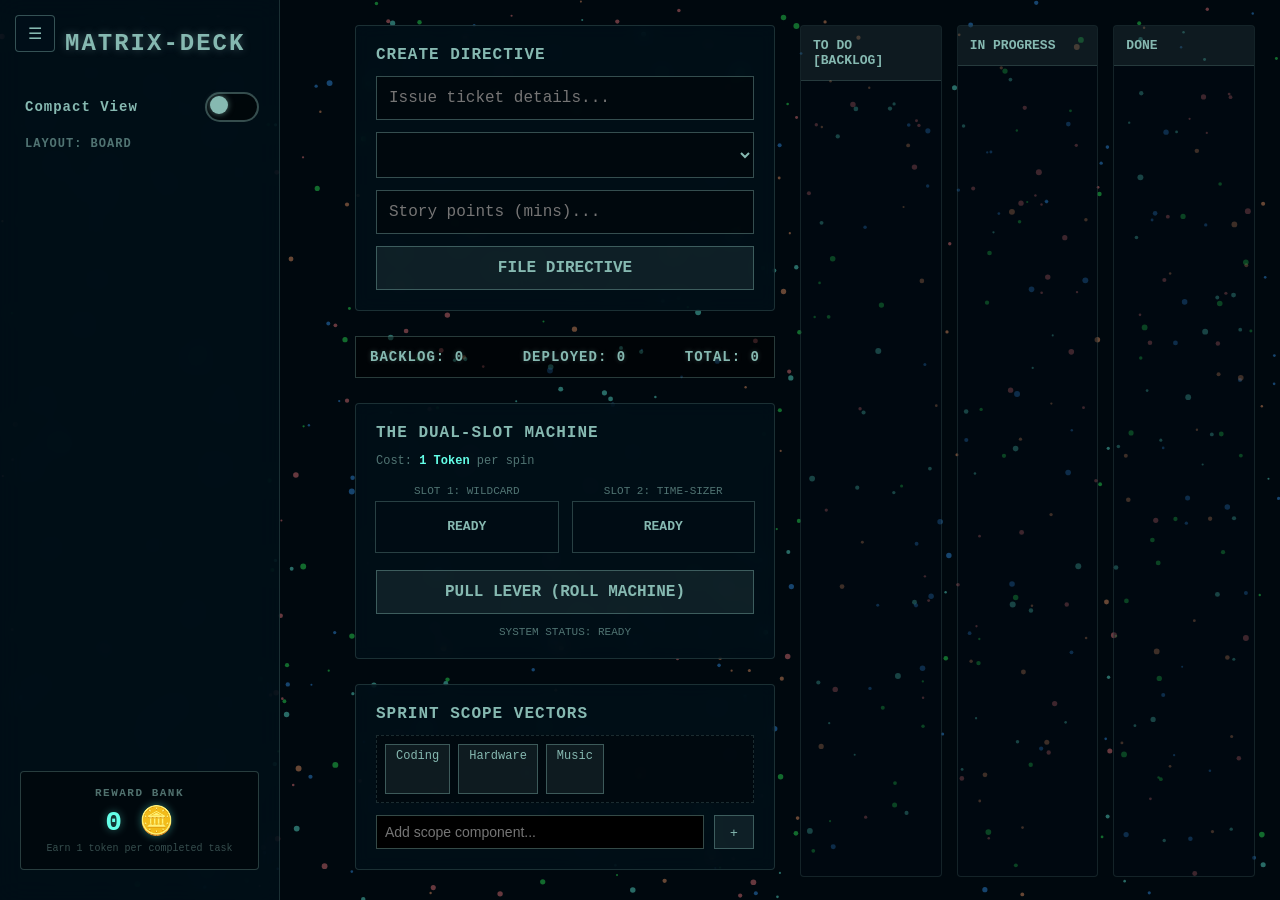
==== commit 62f7e7d8: "feat: Token economy/Collapsible Side bar" ====
--- a/index.html
+++ b/index.html
@@ -11,13 +11,28 @@
 
     <canvas id="blob-canvas"></canvas>
 
-    <div class="ui-wrapper">
+    <button id="sidebar-toggle-trigger" class="sidebar-trigger-btn">☰</button>
+
+    <div class="ui-wrapper" id="ui-container">
         
-        <aside class="sidebar">
+        <aside class="sidebar" id="matrix-sidebar">
             <h1 id="mControl">Matrix-Deck</h1>
+            
             <div class="sidebar-options">
-                <button class="nav-btn active" id="view-toggle-btn">Toggle Layout View</button>
-                <div class="view-status-tag">Current: <span id="current-view-label">BOARD</span></div>
+                <div class="switch-control-group">
+                    <span class="switch-label">Compact View</span>
+                    <div class="oval-toggle-switch" id="view-toggle-switch">
+                        <div class="switch-circle" id="switch-node"></div>
+                    </div>
+                </div>
+
+                <div class="view-status-tag">LAYOUT: <span id="current-view-label">BOARD</span></div>
+            </div>
+
+            <div class="token-bank">
+                <div class="token-title">REWARD BANK</div>
+                <div class="token-count"><span id="token-display">0</span> 🪙</div>
+                <div class="token-footer">Earn 1 token per completed task</div>
             </div>
         </aside>
 
@@ -54,7 +69,7 @@
 
                 <section class="interest-panel">
                     <div class="panel-header">The Dual-Slot Machine</div>
-                    <p class="panel-subtitle">Rolling parameters based on interest matrices.</p>
+                    <p class="panel-subtitle">Cost: <span style="color: #64ffe8; font-weight: bold;">1 Token</span> per spin</p>
                     
                     <div class="slots-wrapper">
                         <div class="slot-column">
--- a/style.css
+++ b/style.css
@@ -1,6 +1,6 @@
 :root {
     --bg-main: #00080e;
-    --bg-panel: rgba(0, 16, 26, 0.65); 
+    --bg-panel: rgba(0, 16, 26, 0.75); 
     --text: #86B9B1;
 }
 
@@ -28,6 +28,7 @@
     pointer-events: none;
 }
 
+/* UI WRAPPER TRANSITION FOR COLLAPSE MATRIX */
 .ui-wrapper {
     position: relative;
     z-index: 5; 
@@ -36,57 +37,161 @@
     width: 100vw;
     height: 100vh;
     box-sizing: border-box;
-}
-
+    transition: grid-template-columns 0.3s cubic-bezier(0.1, 0.8, 0.1, 1);
+}
+
+.ui-wrapper.sidebar-collapsed {
+    grid-template-columns: 0px 1fr;
+}
+
+/* COLLAPSIBLE SIDEBAR CONFIGURATIONS */
 .sidebar {
     background: var(--bg-panel);
     border-right: 1px solid rgba(134, 185, 177, 0.2);
-    backdrop-filter: blur(8px);
+    backdrop-filter: blur(12px);
     padding: 30px 20px;
     display: flex;
     flex-direction: column;
-    gap: 40px;
+    gap: 35px;
+    overflow: hidden;
+    white-space: nowrap;
+    transition: padding 0.3s cubic-bezier(0.1, 0.8, 0.1, 1);
+}
+
+.ui-wrapper.sidebar-collapsed .sidebar {
+    padding: 30px 0px;
+    border-right-color: transparent;
+}
+
+/* OUTSIDE FIXED TRIGGER HAMBURGER BUTTON */
+.sidebar-trigger-btn {
+    position: fixed;
+    top: 15px;
+    left: 15px;
+    z-index: 100;
+    background: rgba(0, 16, 26, 0.8);
+    border: 1px solid rgba(134, 185, 177, 0.4);
+    color: var(--text);
+    padding: 8px 12px;
+    font-size: 16px;
+    cursor: pointer;
+    border-radius: 4px;
+}
+.sidebar-trigger-btn:hover {
+    background: rgba(134, 185, 177, 0.2);
+    box-shadow: 0 0 8px rgba(134, 185, 177, 0.4);
 }
 
 #mControl {
     color: var(--text);
     font-size: 24px;
-    margin: 0;
+    margin: 0 0 0 45px; /* Offset to leave room for hamburger icon button */
     text-transform: uppercase;
     letter-spacing: 2px;
     text-shadow: 0 0 8px rgba(134, 185, 177, 0.4);
 }
 
-.view-status-tag {
-    margin-top: 10px;
-    color: rgba(134, 185, 177, 0.6);
-    font-size: 11px;
+.sidebar-options {
+    display: flex;
+    flex-direction: column;
+    gap: 15px;
+    padding-left: 5px;
+}
+
+/* THE NESTED OVAL SWITCH STYLING */
+.switch-control-group {
+    display: flex;
+    align-items: center;
+    justify-content: space-between;
+    width: 100%;
+}
+
+.switch-label {
+    color: var(--text);
+    font-size: 14px;
+    font-weight: bold;
     letter-spacing: 1px;
-    font-weight: bold;
-}
-
-.nav-btn {
-    background: transparent;
-    border: 1px solid rgba(134, 185, 177, 0.2);
-    color: var(--text);
-    padding: 12px;
-    text-align: left;
-    font-size: 16px;
+}
+
+.oval-toggle-switch {
+    width: 50px;
+    height: 26px;
+    background: rgba(0, 0, 0, 0.5);
+    border: 2px solid rgba(134, 185, 177, 0.4);
+    border-radius: 50px; /* Perfect oval outline shapes */
+    position: relative;
     cursor: pointer;
     transition: all 0.2s ease;
-    width: 100%;
-}
-.nav-btn:hover, .nav-btn.active {
-    background: rgba(134, 185, 177, 0.15);
-    border-color: var(--text);
-    box-shadow: 0 0 10px rgba(134, 185, 177, 0.2);
-}
-
+}
+
+.switch-circle {
+    width: 18px;
+    height: 18px;
+    background: var(--text);
+    border-radius: 50%; /* Internal circle knob core node */
+    position: absolute;
+    top: 2px;
+    left: 3px;
+    transition: left 0.2s cubic-bezier(0.1, 0.8, 0.1, 1), background-color 0.2s;
+    box-shadow: 0 0 6px rgba(134, 185, 177, 0.6);
+}
+
+/* ON State rules when active toggled */
+.oval-toggle-switch.active-on {
+    background: rgba(100, 255, 232, 0.15);
+    border-color: #64ffe8;
+}
+.oval-toggle-switch.active-on .switch-circle {
+    left: 25px;
+    background: #64ffe8;
+    box-shadow: 0 0 10px #64ffe8;
+}
+
+.view-status-tag {
+    color: rgba(134, 185, 177, 0.6);
+    font-size: 12px;
+    letter-spacing: 1px;
+    font-weight: bold;
+}
+
+/* TOKEN BANK GRAPHIC DISPLAY BOX */
+.token-bank {
+    background: rgba(0, 0, 0, 0.4);
+    border: 1px solid rgba(134, 185, 177, 0.3);
+    padding: 15px;
+    text-align: center;
+    border-radius: 4px;
+    margin-top: auto; /* Pushes vector to bottom of sidebar layout flow */
+}
+
+.token-title {
+    font-size: 11px;
+    color: rgba(134, 185, 177, 0.6);
+    letter-spacing: 1.5px;
+    font-weight: bold;
+    margin-bottom: 5px;
+}
+
+.token-count {
+    font-size: 28px;
+    font-weight: bold;
+    color: #64ffe8;
+    text-shadow: 0 0 8px rgba(100, 255, 232, 0.4);
+}
+
+.token-footer {
+    font-size: 10px;
+    color: rgba(134, 185, 177, 0.4);
+    margin-top: 5px;
+    white-space: normal;
+}
+
+/* CONTAINER MAIN FLUID COLUMN LAYOUT GRID RESPONSIVENESS */
 .main-content {
     display: grid;
     grid-template-columns: 420px 1fr; 
     gap: 25px;
-    padding: 25px;
+    padding: 25px 25px 25px 75px; /* Added left padding cushion for trigger bar */
     box-sizing: border-box;
     align-items: start;
     height: 100vh;
@@ -159,7 +264,7 @@
     letter-spacing: 1px;
 }
 
-/* WORKFLOW CONFIGURATION LAYOUTS */
+/* BOARD COLUMNS CONFIGURATIONS */
 .matrix-board {
     display: grid;
     grid-template-columns: repeat(3, 1fr);
@@ -243,7 +348,7 @@
     cursor: pointer;
 }
 
-/* MECHANICAL WHEEL REEL CSS STYLES */
+/* WHEEL MACHINE STYLES */
 .slots-wrapper {
     display: flex;
     gap: 15px;
@@ -324,8 +429,8 @@
 #addInterestButt { background: rgba(134, 185, 177, 0.1); border: 1px solid rgba(134, 185, 177, 0.4); color: var(--text); width: 40px; cursor: pointer; }
 
 @media (max-width: 1024px) {
-    .ui-wrapper { grid-template-columns: 1fr; }
+    .ui-wrapper { grid-template-columns: 1fr !important; }
     .sidebar { display: none; }
-    .main-content { grid-template-columns: 1fr; }
+    .main-content { grid-template-columns: 1fr; padding-left: 25px; }
     .matrix-board { grid-template-columns: 1fr; }
 }
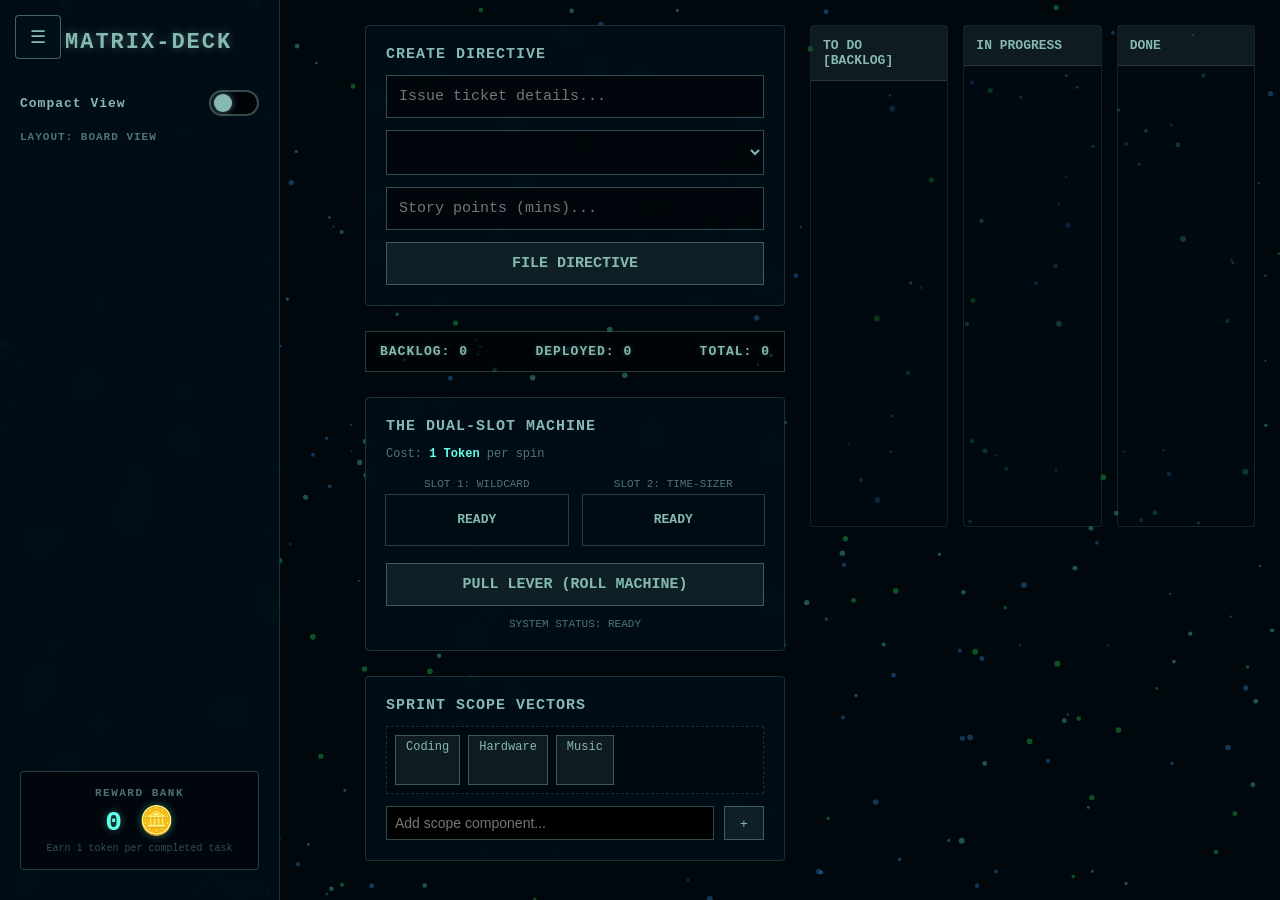
==== commit 41a45ac1: "feat: Token Economy/Callapsible Sidebar fix 1 hopefully no more issues! deleted wrong block of code." ====
--- a/index.html
+++ b/index.html
@@ -25,8 +25,7 @@
                         <div class="switch-circle" id="switch-node"></div>
                     </div>
                 </div>
-
-                <div class="view-status-tag">LAYOUT: <span id="current-view-label">BOARD</span></div>
+                <div class="view-status-tag">LAYOUT: <span id="current-view-label">BOARD VIEW</span></div>
             </div>
 
             <div class="token-bank">
--- a/style.css
+++ b/style.css
@@ -1,6 +1,6 @@
 :root {
     --bg-main: #00080e;
-    --bg-panel: rgba(0, 16, 26, 0.75); 
+    --bg-panel: rgba(0, 16, 26, 0.8); 
     --text: #86B9B1;
 }
 
@@ -11,15 +11,11 @@
     height: 100%;
     background-color: var(--bg-main);
     font-family: 'Courier New', Courier, monospace;
-}
-
-body {
-    position: relative;
     overflow-x: hidden;
 }
 
 #blob-canvas {
-    position: absolute;
+    position: fixed;
     top: 0;
     left: 0;
     width: 100vw;
@@ -28,24 +24,20 @@
     pointer-events: none;
 }
 
-/* UI WRAPPER TRANSITION FOR COLLAPSE MATRIX */
+/* FIXED UI FLEX LAYOUT TO REMOVE GRID INTERFERENCE */
 .ui-wrapper {
     position: relative;
     z-index: 5; 
-    display: grid;
-    grid-template-columns: 280px 1fr;
+    display: flex;
     width: 100vw;
     height: 100vh;
     box-sizing: border-box;
-    transition: grid-template-columns 0.3s cubic-bezier(0.1, 0.8, 0.1, 1);
-}
-
-.ui-wrapper.sidebar-collapsed {
-    grid-template-columns: 0px 1fr;
-}
-
-/* COLLAPSIBLE SIDEBAR CONFIGURATIONS */
+}
+
+/* FIXED SLIDING SIDEBAR ENGINE */
 .sidebar {
+    width: 280px;
+    min-width: 280px;
     background: var(--bg-panel);
     border-right: 1px solid rgba(134, 185, 177, 0.2);
     backdrop-filter: blur(12px);
@@ -53,27 +45,32 @@
     display: flex;
     flex-direction: column;
     gap: 35px;
+    box-sizing: border-box;
+    transition: width 0.3s cubic-bezier(0.1, 0.8, 0.1, 1), min-width 0.3s cubic-bezier(0.1, 0.8, 0.1, 1), padding 0.3s ease, opacity 0.2s ease;
     overflow: hidden;
-    white-space: nowrap;
-    transition: padding 0.3s cubic-bezier(0.1, 0.8, 0.1, 1);
-}
-
+}
+
+/* COLLAPSED SIDEBAR RULES */
 .ui-wrapper.sidebar-collapsed .sidebar {
+    width: 0px;
+    min-width: 0px;
     padding: 30px 0px;
     border-right-color: transparent;
-}
-
-/* OUTSIDE FIXED TRIGGER HAMBURGER BUTTON */
+    opacity: 0;
+    pointer-events: none;
+}
+
+/* FLOATING HAMBURGER TOGGLE SYSTEM BUTTON */
 .sidebar-trigger-btn {
     position: fixed;
     top: 15px;
     left: 15px;
     z-index: 100;
-    background: rgba(0, 16, 26, 0.8);
-    border: 1px solid rgba(134, 185, 177, 0.4);
-    color: var(--text);
-    padding: 8px 12px;
-    font-size: 16px;
+    background: rgba(0, 16, 26, 0.9);
+    border: 1px solid rgba(134, 185, 177, 0.5);
+    color: var(--text);
+    padding: 10px 14px;
+    font-size: 18px;
     cursor: pointer;
     border-radius: 4px;
 }
@@ -84,8 +81,8 @@
 
 #mControl {
     color: var(--text);
-    font-size: 24px;
-    margin: 0 0 0 45px; /* Offset to leave room for hamburger icon button */
+    font-size: 22px;
+    margin: 0 0 0 45px; 
     text-transform: uppercase;
     letter-spacing: 2px;
     text-shadow: 0 0 8px rgba(134, 185, 177, 0.4);
@@ -95,10 +92,9 @@
     display: flex;
     flex-direction: column;
     gap: 15px;
-    padding-left: 5px;
-}
-
-/* THE NESTED OVAL SWITCH STYLING */
+}
+
+/* RE-ENGINEERED OVAL SWITCH INTERFACE */
 .switch-control-group {
     display: flex;
     align-items: center;
@@ -108,7 +104,7 @@
 
 .switch-label {
     color: var(--text);
-    font-size: 14px;
+    font-size: 13px;
     font-weight: bold;
     letter-spacing: 1px;
 }
@@ -116,19 +112,19 @@
 .oval-toggle-switch {
     width: 50px;
     height: 26px;
-    background: rgba(0, 0, 0, 0.5);
+    background: rgba(0, 0, 0, 0.6);
     border: 2px solid rgba(134, 185, 177, 0.4);
-    border-radius: 50px; /* Perfect oval outline shapes */
+    border-radius: 50px; 
     position: relative;
     cursor: pointer;
-    transition: all 0.2s ease;
+    box-sizing: border-box;
 }
 
 .switch-circle {
     width: 18px;
     height: 18px;
     background: var(--text);
-    border-radius: 50%; /* Internal circle knob core node */
+    border-radius: 50%; 
     position: absolute;
     top: 2px;
     left: 3px;
@@ -136,7 +132,6 @@
     box-shadow: 0 0 6px rgba(134, 185, 177, 0.6);
 }
 
-/* ON State rules when active toggled */
 .oval-toggle-switch.active-on {
     background: rgba(100, 255, 232, 0.15);
     border-color: #64ffe8;
@@ -149,19 +144,18 @@
 
 .view-status-tag {
     color: rgba(134, 185, 177, 0.6);
-    font-size: 12px;
+    font-size: 11px;
     letter-spacing: 1px;
     font-weight: bold;
 }
 
-/* TOKEN BANK GRAPHIC DISPLAY BOX */
 .token-bank {
-    background: rgba(0, 0, 0, 0.4);
+    background: rgba(0, 0, 0, 0.5);
     border: 1px solid rgba(134, 185, 177, 0.3);
     padding: 15px;
     text-align: center;
     border-radius: 4px;
-    margin-top: auto; /* Pushes vector to bottom of sidebar layout flow */
+    margin-top: auto; 
 }
 
 .token-title {
@@ -183,25 +177,25 @@
     font-size: 10px;
     color: rgba(134, 185, 177, 0.4);
     margin-top: 5px;
-    white-space: normal;
-}
-
-/* CONTAINER MAIN FLUID COLUMN LAYOUT GRID RESPONSIVENESS */
+}
+
+/* CORE STREAM LAYOUT VIEW WORKSPACE */
 .main-content {
+    flex: 1;
     display: grid;
     grid-template-columns: 420px 1fr; 
     gap: 25px;
-    padding: 25px 25px 25px 75px; /* Added left padding cushion for trigger bar */
+    padding: 25px 25px 25px 85px; 
     box-sizing: border-box;
     align-items: start;
     height: 100vh;
+    overflow-y: auto;
 }
 
 .main-column {
     display: flex;
     flex-direction: column;
     gap: 25px;
-    height: calc(100vh - 50px);
 }
 
 .Forum, .interest-panel {
@@ -218,10 +212,10 @@
 #task1, #priority1, #time1, #submitButt, #spinButt {
     width: 100%;
     box-sizing: border-box;
-    background: rgba(0, 0, 0, 0.4);
+    background: rgba(0, 0, 0, 0.5);
     border: 1px solid rgba(134, 185, 177, 0.4);
     color: var(--text);
-    font-size: 16px;
+    font-size: 15px;
     padding: 12px;
     outline: none;
     font-family: inherit;
@@ -239,7 +233,7 @@
 
 .panel-header {
     color: var(--text);
-    font-size: 16px;
+    font-size: 15px;
     font-weight: bold;
     text-transform: uppercase;
     letter-spacing: 1px;
@@ -257,25 +251,24 @@
     padding: 12px 14px;
     background: rgba(0, 0, 0, 0.5);
     border: 1px solid rgba(134, 185, 177, 0.3);
-    font-size: 14px;
+    font-size: 13px;
     font-weight: bold;
     color: var(--text);
     text-shadow: 0 0 5px rgba(134, 185, 177, 0.3);
     letter-spacing: 1px;
 }
 
-/* BOARD COLUMNS CONFIGURATIONS */
+/* BOARD MATRIX INTERFACE CORES */
 .matrix-board {
     display: grid;
     grid-template-columns: repeat(3, 1fr);
     gap: 15px;
-    height: 100%;
+    min-height: 500px;
 }
 
 .matrix-compact-view {
     display: flex;
     flex-direction: column;
-    height: 100%;
     width: 100%;
 }
 
@@ -289,8 +282,7 @@
     border-radius: 4px;
     display: flex;
     flex-direction: column;
-    height: 100%;
-    overflow: hidden;
+    min-height: 500px;
 }
 
 .col-header {
@@ -307,8 +299,6 @@
     list-style: none;
     padding: 10px;
     margin: 0;
-    flex: 1;
-    overflow-y: auto;
     display: flex;
     flex-direction: column;
     gap: 10px;
@@ -318,9 +308,8 @@
     background: rgba(0, 0, 0, 0.6);
     border: 1px solid rgba(134, 185, 177, 0.25);
     padding: 14px;
-    font-size: 15px;
-    color: var(--text);
-    text-shadow: 0 0 4px rgba(134, 185, 177, 0.3);
+    font-size: 14px;
+    color: var(--text);
     display: flex;
     flex-direction: column;
     gap: 10px;
@@ -348,7 +337,7 @@
     cursor: pointer;
 }
 
-/* WHEEL MACHINE STYLES */
+/* WHEEL MECHANICAL CONTAINERS */
 .slots-wrapper {
     display: flex;
     gap: 15px;
@@ -396,7 +385,6 @@
     font-weight: bold;
     color: var(--text);
     text-transform: uppercase;
-    padding: 0 5px;
 }
 
 #spin-readout {
@@ -429,8 +417,6 @@
 #addInterestButt { background: rgba(134, 185, 177, 0.1); border: 1px solid rgba(134, 185, 177, 0.4); color: var(--text); width: 40px; cursor: pointer; }
 
 @media (max-width: 1024px) {
-    .ui-wrapper { grid-template-columns: 1fr !important; }
-    .sidebar { display: none; }
     .main-content { grid-template-columns: 1fr; padding-left: 25px; }
     .matrix-board { grid-template-columns: 1fr; }
 }
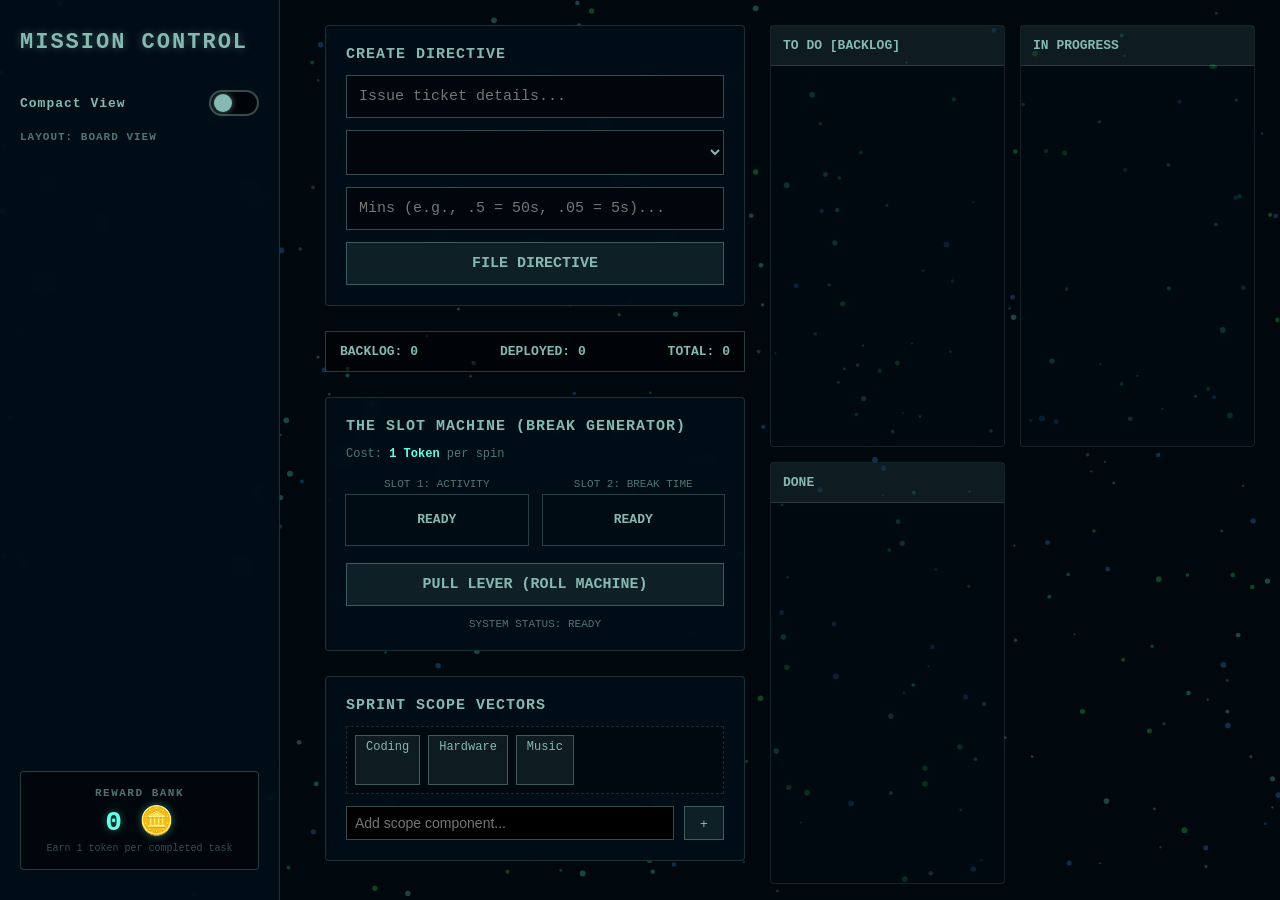
==== commit 4d89df51: "feat: MAJOR UPDATE: Breaks now save/Task are color coded and there is a timer for work/compact view " ====
--- a/index.html
+++ b/index.html
@@ -11,12 +11,14 @@
 
     <canvas id="blob-canvas"></canvas>
 
-    <button id="sidebar-toggle-trigger" class="sidebar-trigger-btn">☰</button>
-
     <div class="ui-wrapper" id="ui-container">
         
+        <div id="sidebar-expand-tab" class="oval-sticky-tab">
+            <span class="tab-indicator">></span>
+        </div>
+
         <aside class="sidebar" id="matrix-sidebar">
-            <h1 id="mControl">Matrix-Deck</h1>
+            <h1 id="sidebar-toggle-trigger">MISSION CONTROL</h1>
             
             <div class="sidebar-options">
                 <div class="switch-control-group">
@@ -55,7 +57,7 @@
                     </div>
 
                     <div class="time">
-                        <input id="time1" type="number" placeholder="Story points (mins)..." min="1">
+                        <input id="time1" type="number" step="any" placeholder="Mins (e.g., .5 = 50s, .05 = 5s)...">
                     </div>
                     <button id="submitButt">File Directive</button>
                 </section>
@@ -67,12 +69,12 @@
                 </div>
 
                 <section class="interest-panel">
-                    <div class="panel-header">The Dual-Slot Machine</div>
+                    <div class="panel-header">The Slot Machine (Break Generator)</div>
                     <p class="panel-subtitle">Cost: <span style="color: #64ffe8; font-weight: bold;">1 Token</span> per spin</p>
                     
                     <div class="slots-wrapper">
                         <div class="slot-column">
-                            <span class="slot-label">Slot 1: Wildcard</span>
+                            <span class="slot-label">Slot 1: Activity</span>
                             <div class="slot-window">
                                 <div class="slot-reel" id="slot1-reel">
                                     <div class="slot-tile">Ready</div>
@@ -81,7 +83,7 @@
                         </div>
 
                         <div class="slot-column">
-                            <span class="slot-label">Slot 2: Time-Sizer</span>
+                            <span class="slot-label">Slot 2: Break Time</span>
                             <div class="slot-window">
                                 <div class="slot-reel" id="slot2-reel">
                                     <div class="slot-tile">Ready</div>
@@ -130,6 +132,37 @@
                     </div>
                 </div>
 
+                <section class="timer-control-center">
+                    <div class="panel-header">Chronos Core Execution Engine</div>
+                    
+                    <div class="timer-wrapper work-tier">
+                        <div class="timer-meta">
+                            <span class="clock-tier-title">01 // EDITABLE WORK FOCUS</span>
+                            <div class="inline-input-wrapper">
+                                <input type="number" id="work-minutes-input" value="25" min="1" placeholder="Mins">
+                                <span>MINS</span>
+                            </div>
+                        </div>
+                        <div class="timer-display-block" id="work-timer-digits">25:00</div>
+                        <div class="timer-btn-group">
+                            <button class="timer-action-btn" id="work-start-btn">ENGAGE</button>
+                            <button class="timer-action-btn" id="work-reset-btn">RESET</button>
+                        </div>
+                    </div>
+
+                    <div class="break-bank-hub">
+                        <div class="break-bank-header">
+                            <span class="clock-tier-title">02 // SLOT MACHINE BREAK INVENTORY</span>
+                            <span class="week-stamp" id="week-log-status">7-Day Retention Shield Active</span>
+                        </div>
+
+                        <div class="break-inventory-shelf" id="break-shelf-container">
+                            </div>
+                    </div>
+                    
+                    <div class="timer-status-line" id="timer-status-msg">SYSTEMS RUNNING // AUTOMATED BACKGROUND TASK TRACKER ARMED</div>
+                </section>
+
             </div>
 
         </main>
--- a/style.css
+++ b/style.css
@@ -24,7 +24,6 @@
     pointer-events: none;
 }
 
-/* FIXED UI FLEX LAYOUT TO REMOVE GRID INTERFERENCE */
 .ui-wrapper {
     position: relative;
     z-index: 5; 
@@ -32,9 +31,10 @@
     width: 100vw;
     height: 100vh;
     box-sizing: border-box;
-}
-
-/* FIXED SLIDING SIDEBAR ENGINE */
+    transition: all 0.35s cubic-bezier(0.1, 0.8, 0.1, 1);
+}
+
+/* SIDEBAR LAYOUT */
 .sidebar {
     width: 280px;
     min-width: 280px;
@@ -50,7 +50,6 @@
     overflow: hidden;
 }
 
-/* COLLAPSED SIDEBAR RULES */
 .ui-wrapper.sidebar-collapsed .sidebar {
     width: 0px;
     min-width: 0px;
@@ -60,54 +59,65 @@
     pointer-events: none;
 }
 
-/* FLOATING HAMBURGER TOGGLE SYSTEM BUTTON */
-.sidebar-trigger-btn {
-    position: fixed;
-    top: 15px;
-    left: 15px;
-    z-index: 100;
-    background: rgba(0, 16, 26, 0.9);
-    border: 1px solid rgba(134, 185, 177, 0.5);
-    color: var(--text);
-    padding: 10px 14px;
-    font-size: 18px;
-    cursor: pointer;
-    border-radius: 4px;
-}
-.sidebar-trigger-btn:hover {
-    background: rgba(134, 185, 177, 0.2);
-    box-shadow: 0 0 8px rgba(134, 185, 177, 0.4);
-}
-
-#mControl {
+/* INTERACTIVE TITLE DESIGN FOR TOGGLE */
+#sidebar-toggle-trigger {
     color: var(--text);
     font-size: 22px;
-    margin: 0 0 0 45px; 
+    margin: 0;
     text-transform: uppercase;
     letter-spacing: 2px;
     text-shadow: 0 0 8px rgba(134, 185, 177, 0.4);
-}
-
-.sidebar-options {
-    display: flex;
-    flex-direction: column;
-    gap: 15px;
-}
-
-/* RE-ENGINEERED OVAL SWITCH INTERFACE */
-.switch-control-group {
+    cursor: pointer;
+    user-select: none;
+    transition: color 0.2s ease, text-shadow 0.2s ease;
+}
+#sidebar-toggle-trigger:hover {
+    color: #64ffe8;
+    text-shadow: 0 0 12px rgba(100, 255, 232, 0.7);
+}
+
+/* PROTRUDING ROUNDED OVAL STICKY TAB */
+.oval-sticky-tab {
+    position: absolute;
+    left: 0px;
+    top: 30px;
+    width: 24px;
+    height: 48px;
+    background: var(--bg-panel);
+    border: 1px solid rgba(134, 185, 177, 0.3);
+    border-left: none;
+    border-radius: 0 24px 24px 0;
     display: flex;
     align-items: center;
-    justify-content: space-between;
-    width: 100%;
-}
-
-.switch-label {
-    color: var(--text);
-    font-size: 13px;
-    font-weight: bold;
-    letter-spacing: 1px;
-}
+    justify-content: center;
+    cursor: pointer;
+    z-index: 999;
+    opacity: 0;
+    pointer-events: none;
+    transition: transform 0.3s cubic-bezier(0.1, 0.8, 0.1, 1), opacity 0.2s ease;
+    box-shadow: 4px 0 12px rgba(0, 0, 0, 0.4);
+}
+.oval-sticky-tab:hover {
+    background: rgba(134, 185, 177, 0.15);
+    border-color: #64ffe8;
+}
+.oval-sticky-tab .tab-indicator {
+    font-size: 11px;
+    color: #64ffe8;
+    text-shadow: 0 0 5px rgba(100, 255, 232, 0.5);
+    transform: translateX(-1px);
+}
+
+/* REVEAL CONDITION FOR STICKY TAB */
+.sidebar-collapsed .oval-sticky-tab {
+    opacity: 1;
+    pointer-events: auto;
+    transform: translateX(0px); 
+}
+
+.sidebar-options { display: flex; flex-direction: column; gap: 15px; }
+.switch-control-group { display: flex; align-items: center; justify-content: space-between; width: 100%; }
+.switch-label { color: var(--text); font-size: 13px; font-weight: bold; letter-spacing: 1px; }
 
 .oval-toggle-switch {
     width: 50px;
@@ -128,26 +138,13 @@
     position: absolute;
     top: 2px;
     left: 3px;
-    transition: left 0.2s cubic-bezier(0.1, 0.8, 0.1, 1), background-color 0.2s;
+    transition: left 0.2s cubic-bezier(0.1, 0.8, 0.1, 1);
     box-shadow: 0 0 6px rgba(134, 185, 177, 0.6);
 }
 
-.oval-toggle-switch.active-on {
-    background: rgba(100, 255, 232, 0.15);
-    border-color: #64ffe8;
-}
-.oval-toggle-switch.active-on .switch-circle {
-    left: 25px;
-    background: #64ffe8;
-    box-shadow: 0 0 10px #64ffe8;
-}
-
-.view-status-tag {
-    color: rgba(134, 185, 177, 0.6);
-    font-size: 11px;
-    letter-spacing: 1px;
-    font-weight: bold;
-}
+.oval-toggle-switch.active-on { background: rgba(100, 255, 232, 0.15); border-color: #64ffe8; }
+.oval-toggle-switch.active-on .switch-circle { left: 25px; background: #64ffe8; box-shadow: 0 0 10px #64ffe8; }
+.view-status-tag { color: rgba(134, 185, 177, 0.6); font-size: 11px; letter-spacing: 1px; font-weight: bold; }
 
 .token-bank {
     background: rgba(0, 0, 0, 0.5);
@@ -157,47 +154,26 @@
     border-radius: 4px;
     margin-top: auto; 
 }
-
-.token-title {
-    font-size: 11px;
-    color: rgba(134, 185, 177, 0.6);
-    letter-spacing: 1.5px;
-    font-weight: bold;
-    margin-bottom: 5px;
-}
-
-.token-count {
-    font-size: 28px;
-    font-weight: bold;
-    color: #64ffe8;
-    text-shadow: 0 0 8px rgba(100, 255, 232, 0.4);
-}
-
-.token-footer {
-    font-size: 10px;
-    color: rgba(134, 185, 177, 0.4);
-    margin-top: 5px;
-}
-
-/* CORE STREAM LAYOUT VIEW WORKSPACE */
+.token-title { font-size: 11px; color: rgba(134, 185, 177, 0.6); letter-spacing: 1.5px; font-weight: bold; margin-bottom: 5px; }
+.token-count { font-size: 28px; font-weight: bold; color: #64ffe8; text-shadow: 0 0 8px rgba(100, 255, 232, 0.4); }
+.token-footer { font-size: 10px; color: rgba(134, 185, 177, 0.4); margin-top: 5px; }
+
+/* MAIN PANELS */
 .main-content {
     flex: 1;
+    min-width: 0;
     display: grid;
     grid-template-columns: 420px 1fr; 
     gap: 25px;
-    padding: 25px 25px 25px 85px; 
+    padding: 25px 25px 25px 45px; 
     box-sizing: border-box;
     align-items: start;
     height: 100vh;
     overflow-y: auto;
-}
-
-.main-column {
-    display: flex;
-    flex-direction: column;
-    gap: 25px;
-}
-
+    transition: padding 0.3s ease;
+}
+
+.main-column { display: flex; flex-direction: column; gap: 25px; }
 .Forum, .interest-panel {
     background: var(--bg-panel);
     border: 1px solid rgba(134, 185, 177, 0.2);
@@ -207,214 +183,183 @@
     flex-direction: column;
     gap: 12px;
     border-radius: 4px;
+    position: relative;
+    z-index: 10;
 }
 
 #task1, #priority1, #time1, #submitButt, #spinButt {
-    width: 100%;
-    box-sizing: border-box;
-    background: rgba(0, 0, 0, 0.5);
-    border: 1px solid rgba(134, 185, 177, 0.4);
-    color: var(--text);
-    font-size: 15px;
-    padding: 12px;
-    outline: none;
-    font-family: inherit;
-}
-
-#submitButt, #spinButt {
-    background: rgba(134, 185, 177, 0.1);
-    cursor: pointer;
-    font-weight: bold;
-    text-transform: uppercase;
-}
-#submitButt:hover, #spinButt:hover {
-    background: rgba(134, 185, 177, 0.25);
-}
-
-.panel-header {
-    color: var(--text);
-    font-size: 15px;
-    font-weight: bold;
-    text-transform: uppercase;
-    letter-spacing: 1px;
-}
-
-.panel-subtitle {
-    color: rgba(134, 185, 177, 0.6);
-    font-size: 12px;
-    margin: 0;
-}
-
-.directives-counters {
-    display: flex;
-    justify-content: space-between;
-    padding: 12px 14px;
-    background: rgba(0, 0, 0, 0.5);
-    border: 1px solid rgba(134, 185, 177, 0.3);
-    font-size: 13px;
-    font-weight: bold;
-    color: var(--text);
-    text-shadow: 0 0 5px rgba(134, 185, 177, 0.3);
-    letter-spacing: 1px;
-}
-
-/* BOARD MATRIX INTERFACE CORES */
-.matrix-board {
-    display: grid;
-    grid-template-columns: repeat(3, 1fr);
-    gap: 15px;
-    min-height: 500px;
-}
-
-.matrix-compact-view {
-    display: flex;
-    flex-direction: column;
-    width: 100%;
-}
-
-.hidden {
-    display: none !important;
-}
-
-.board-col {
-    background: rgba(0, 12, 20, 0.4);
-    border: 1px solid rgba(134, 185, 177, 0.15);
-    border-radius: 4px;
-    display: flex;
-    flex-direction: column;
-    min-height: 500px;
-}
-
-.col-header {
-    background: rgba(134, 185, 177, 0.1);
-    padding: 12px;
-    color: var(--text);
-    font-weight: bold;
-    text-transform: uppercase;
-    font-size: 13px;
-    border-bottom: 1px solid rgba(134, 185, 177, 0.2);
-}
-
-.data-list {
-    list-style: none;
-    padding: 10px;
-    margin: 0;
-    display: flex;
-    flex-direction: column;
-    gap: 10px;
-}
-
-.data-list li {
-    background: rgba(0, 0, 0, 0.6);
-    border: 1px solid rgba(134, 185, 177, 0.25);
-    padding: 14px;
-    font-size: 14px;
-    color: var(--text);
-    display: flex;
-    flex-direction: column;
-    gap: 10px;
-    border-left: 4px solid #444;
-}
-
-.data-list li.high-priority {
-    border-left-color: #ff6e73;
-}
-
-.card-actions {
-    display: flex;
-    justify-content: space-between;
-    align-items: center;
-}
-
+    width: 100%; box-sizing: border-box; background: rgba(0, 0, 0, 0.5);
+    border: 1px solid rgba(134, 185, 177, 0.4); color: var(--text);
+    font-size: 15px; padding: 12px; outline: none; font-family: inherit;
+}
+#submitButt, #spinButt { background: rgba(134, 185, 177, 0.1); cursor: pointer; font-weight: bold; text-transform: uppercase; }
+#submitButt:hover, #spinButt:hover { background: rgba(100, 255, 232, 0.15); color: #64ffe8; border-color: #64ffe8; }
+
+#priority1 option { background-color: #000c14; color: #64ffe8; font-family: 'Courier New', Courier, monospace; padding: 10px; }
+#priority1:focus { border-color: #64ffe8; box-shadow: 0 0 8px rgba(100, 255, 232, 0.4); }
+
+.panel-header { color: var(--text); font-size: 15px; font-weight: bold; text-transform: uppercase; letter-spacing: 1px; }
+.panel-subtitle { color: rgba(134, 185, 177, 0.6); font-size: 12px; margin: 0; }
+.directives-counters { display: flex; justify-content: space-between; padding: 12px 14px; background: rgba(0, 0, 0, 0.5); border: 1px solid rgba(134, 185, 177, 0.3); font-size: 13px; font-weight: bold; color: var(--text); }
+
+/* BOARDS GRID DISPLAY */
+.matrix-board { display: grid; grid-template-columns: repeat(auto-fit, minmax(220px, 1fr)); gap: 15px; }
+.matrix-compact-view { display: flex; flex-direction: column; width: 100%; }
+.hidden { display: none !important; }
+.board-col { background: rgba(0, 12, 20, 0.4); border: 1px solid rgba(134, 185, 177, 0.15); border-radius: 4px; display: flex; flex-direction: column; min-height: 420px; }
+.col-header { background: rgba(134, 185, 177, 0.1); padding: 12px; color: var(--text); font-weight: bold; text-transform: uppercase; font-size: 13px; border-bottom: 1px solid rgba(134, 185, 177, 0.2); }
+
+/* DATA LIST CARDS */
+.data-list { list-style: none; padding: 10px; margin: 0; display: flex; flex-direction: column; gap: 10px; }
+.data-list li { 
+    background: rgba(0, 0, 0, 0.6); 
+    border: 1px solid rgba(134, 185, 177, 0.25); 
+    padding: 14px; 
+    font-size: 14px; 
+    color: var(--text); 
+    display: flex; 
+    flex-direction: column; 
+    gap: 10px; 
+    position: relative; 
+}
+
+.data-list li.priority-high { border-left: 5px solid #ff6e73 !important; } 
+.data-list li.priority-mid  { border-left: 5px solid #ffd464 !important; } 
+.data-list li.priority-low  { border-left: 5px solid #2cff5d !important; } 
+
+.card-actions { display: flex; justify-content: space-between; align-items: center; }
 .card-actions button {
-    background: transparent;
-    border: 1px solid rgba(134, 185, 177, 0.4);
-    color: var(--text);
-    padding: 4px 8px;
+    background: rgba(100, 255, 232, 0.05);
+    border: 1px solid rgba(100, 255, 232, 0.4);
+    color: #64ffe8 !important; 
+    padding: 5px 10px;
     font-family: inherit;
     font-size: 11px;
     font-weight: bold;
+    text-transform: uppercase;
     cursor: pointer;
-}
-
-/* WHEEL MECHANICAL CONTAINERS */
-.slots-wrapper {
-    display: flex;
-    gap: 15px;
-    margin: 5px 0;
-}
-
-.slot-column {
-    display: flex;
-    flex-direction: column;
-    align-items: center;
-    flex: 1;
-}
-
-.slot-label {
-    font-size: 11px;
-    color: rgba(134, 185, 177, 0.6);
-    text-transform: uppercase;
-    margin-bottom: 4px;
-}
-
-.slot-window {
-    width: 100%;
-    height: 50px; 
-    background: #000c14;
-    border: 1px solid rgba(134, 185, 177, 0.3);
-    overflow: hidden;
-    position: relative;
-}
-
-.slot-reel {
-    position: absolute;
-    top: 0;
-    left: 0;
-    width: 100%;
-    display: flex;
-    flex-direction: column;
-}
-
-.slot-tile {
-    height: 48px;
-    display: flex;
-    align-items: center;
-    justify-content: center;
-    font-size: 13px;
-    font-weight: bold;
-    color: var(--text);
-    text-transform: uppercase;
-}
-
-#spin-readout {
-    font-size: 11px;
-    color: rgba(134, 185, 177, 0.6);
-    text-align: center;
-}
-
-.tag-cloud {
-    display: flex;
-    flex-wrap: wrap;
-    gap: 8px;
-    min-height: 50px;
-    padding: 8px;
-    background: rgba(0, 0, 0, 0.3);
-    border: 1px dashed rgba(134, 185, 177, 0.2);
-}
-
-.tag {
-    background: rgba(134, 185, 177, 0.1);
-    border: 1px solid rgba(134, 185, 177, 0.4);
-    color: var(--text);
-    padding: 4px 10px;
-    font-size: 12px;
-    cursor: pointer;
-}
-
+    transition: all 0.2s ease;
+}
+.card-actions button:hover {
+    background: rgba(100, 255, 232, 0.2);
+    box-shadow: 0 0 8px rgba(100, 255, 232, 0.4);
+    border-color: #64ffe8;
+}
+
+/* SLOT REEL */
+.slots-wrapper { display: flex; gap: 15px; margin: 5px 0; }
+.slot-column { display: flex; flex-direction: column; align-items: center; flex: 1; }
+.slot-label { font-size: 11px; color: rgba(134, 185, 177, 0.6); text-transform: uppercase; margin-bottom: 4px; }
+.slot-window { width: 100%; height: 50px; background: #000c14; border: 1px solid rgba(134, 185, 177, 0.3); overflow: hidden; position: relative; }
+.slot-reel { position: absolute; top: 0; left: 0; width: 100%; display: flex; flex-direction: column; }
+.slot-tile { height: 48px; display: flex; align-items: center; justify-content: center; font-size: 13px; font-weight: bold; color: var(--text); text-transform: uppercase; }
+#spin-readout { font-size: 11px; color: rgba(134, 185, 177, 0.6); text-align: center; }
+
+.tag-cloud { display: flex; flex-wrap: wrap; gap: 8px; min-height: 50px; padding: 8px; background: rgba(0, 0, 0, 0.3); border: 1px dashed rgba(134, 185, 177, 0.2); }
+.tag { background: rgba(134, 185, 177, 0.1); border: 1px solid rgba(134, 185, 177, 0.4); color: var(--text); padding: 4px 10px; font-size: 12px; cursor: pointer; }
 .interest-input-group { display: flex; gap: 10px; }
 #customInterest { flex: 1; padding: 8px; font-size: 14px; background: black; border: 1px solid rgba(134, 185, 177, 0.4); color: var(--text); }
 #addInterestButt { background: rgba(134, 185, 177, 0.1); border: 1px solid rgba(134, 185, 177, 0.4); color: var(--text); width: 40px; cursor: pointer; }
+
+/* CHRONOS RENDER BLOCKS */
+.timer-control-center {
+    background: var(--bg-panel);
+    border: 1px solid rgba(134, 185, 177, 0.25);
+    backdrop-filter: blur(8px);
+    padding: 20px;
+    border-radius: 4px;
+    margin-top: 25px; 
+    display: flex;
+    flex-direction: column;
+    gap: 15px;
+}
+
+.timer-wrapper {
+    display: flex;
+    align-items: center;
+    justify-content: space-between;
+    background: rgba(0, 0, 0, 0.5);
+    border: 1px solid rgba(134, 185, 177, 0.15);
+    padding: 12px 20px;
+    border-radius: 4px;
+}
+
+.timer-meta { display: flex; flex-direction: column; gap: 5px; }
+.clock-tier-title { font-size: 11px; color: rgba(134, 185, 177, 0.5); font-weight: bold; letter-spacing: 1px; text-transform: uppercase; }
+.inline-input-wrapper { display: flex; align-items: center; gap: 6px; font-size: 11px; color: var(--text); }
+.inline-input-wrapper input { width: 50px; background: #000; border: 1px solid rgba(134, 185, 177, 0.4); color: #64ffe8; font-family: inherit; padding: 2px 5px; text-align: center; }
+
+.timer-display-block { font-size: 32px; font-weight: bold; color: #64ffe8; font-family: monospace; text-shadow: 0 0 8px rgba(100, 255, 232, 0.4); }
+.timer-btn-group { display: flex; gap: 8px; }
+
+.timer-action-btn {
+    background: rgba(134, 185, 177, 0.08); border: 1px solid rgba(134, 185, 177, 0.3);
+    color: var(--text); padding: 6px 14px; font-family: inherit; font-weight: bold; font-size: 11px; text-transform: uppercase; cursor: pointer;
+}
+.timer-action-btn:hover { background: rgba(134, 185, 177, 0.2); border-color: #64ffe8; color: #64ffe8; }
+
+/* BREAK REWARD STOCKYARD */
+.break-bank-hub {
+    display: flex;
+    flex-direction: column;
+    gap: 12px;
+    background: rgba(0, 0, 0, 0.4);
+    border: 1px solid rgba(134, 185, 177, 0.15);
+    padding: 15px;
+    border-radius: 4px;
+}
+
+.break-bank-header { display: flex; justify-content: space-between; align-items: center; }
+.week-stamp { font-size: 10px; color: #ffd464; letter-spacing: 0.5px; }
+
+.break-inventory-shelf {
+    display: flex;
+    flex-direction: column;
+    gap: 8px;
+    max-height: 200px;
+    overflow-y: auto;
+    padding-right: 5px;
+}
+
+.break-chip-item {
+    background: rgba(0, 8, 14, 0.8);
+    border: 1px solid rgba(134, 185, 177, 0.25);
+    padding: 10px 14px;
+    display: flex;
+    justify-content: space-between;
+    align-items: center;
+    border-left: 4px solid #ffd464;
+}
+.break-chip-item.state-in-use {
+    border-left-color: #64ffe8;
+    background: rgba(100, 255, 232, 0.04);
+}
+
+.chip-meta-title { font-size: 12px; font-weight: bold; color: var(--text); display: flex; flex-direction: column; gap: 4px; }
+.chip-status-badge {
+    font-size: 9px; padding: 2px 5px; border-radius: 2px; font-weight: bold; width: fit-content;
+    text-transform: uppercase;
+}
+.status-saved { background: rgba(255, 212, 100, 0.15); color: #ffd464; border: 1px solid rgba(255, 212, 100, 0.3); }
+.status-running { background: rgba(100, 255, 232, 0.15); color: #64ffe8; border: 1px solid rgba(100, 255, 232, 0.3); }
+
+.chip-btn-group { display: flex; gap: 6px; }
+.chip-btn-group button {
+    background: transparent; border: 1px solid rgba(134, 185, 177, 0.4); color: var(--text);
+    padding: 4px 10px; font-family: inherit; font-size: 10px; font-weight: bold; cursor: pointer; text-transform: uppercase;
+}
+.chip-btn-group button.btn-use { border-color: #ffd464; color: #ffd464; }
+.chip-btn-group button.btn-use:hover { background: rgba(255, 212, 100, 0.15); }
+.chip-btn-group button.btn-archive { border-color: #ff6e73; color: #ff6e73; }
+.chip-btn-group button.btn-archive:hover { background: rgba(255, 110, 115, 0.15); }
+
+/* AUTOMATION BADGES */
+.bg-clock-badge {
+    position: absolute; top: 5px; right: 5px; font-size: 9px;
+    background: rgba(255, 110, 115, 0.15); color: #ff6e73;
+    border: 1px solid rgba(255, 110, 115, 0.3); padding: 2px 4px; border-radius: 2px;
+}
+.timer-status-line { font-size: 10px; color: rgba(134, 185, 177, 0.5); letter-spacing: 1px; text-transform: uppercase; }
 
 @media (max-width: 1024px) {
     .main-content { grid-template-columns: 1fr; padding-left: 25px; }
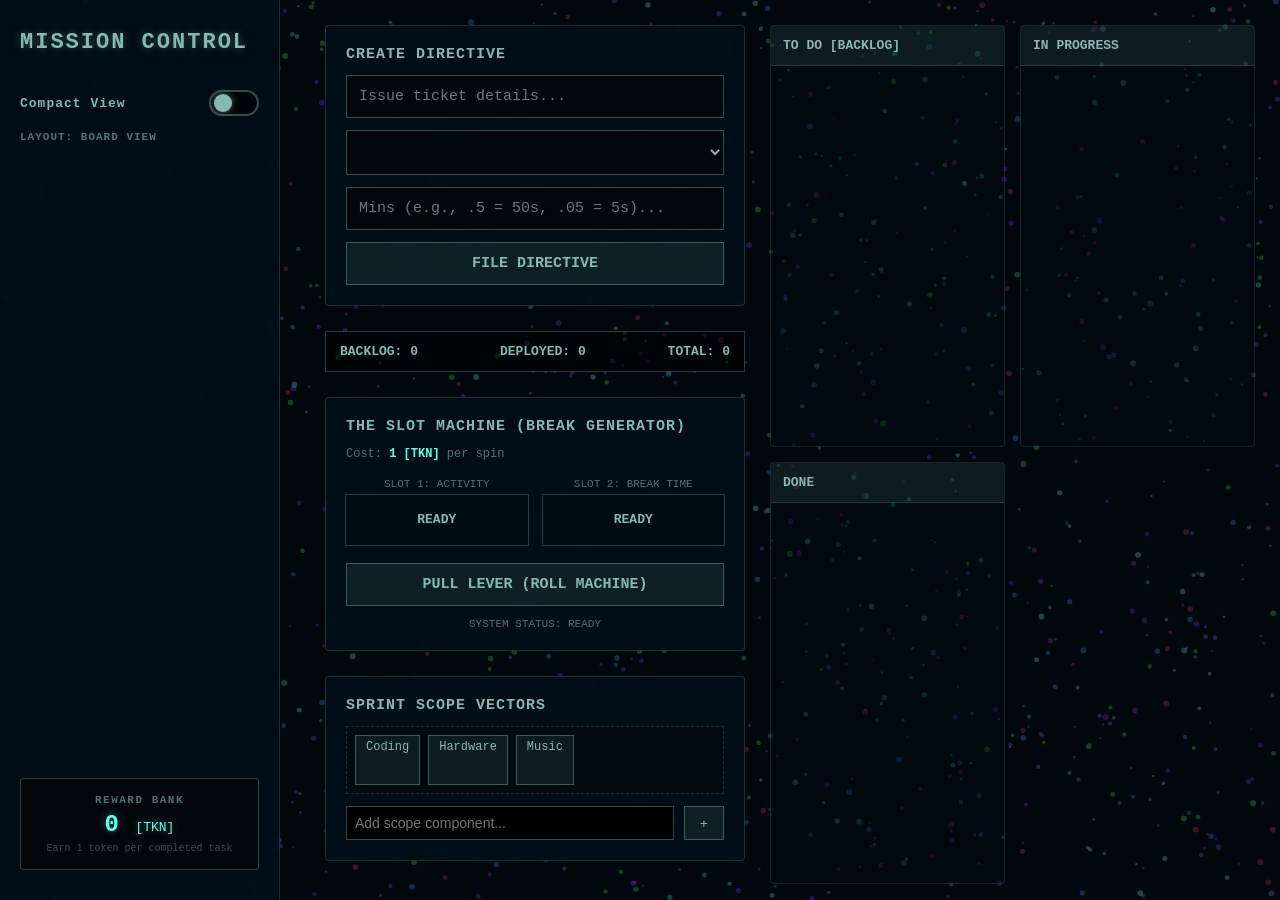
==== commit 26c1b655: "minor update Ui tweak/enter to submit/Emoji now symbols only" ====
--- a/index.html
+++ b/index.html
@@ -14,7 +14,7 @@
     <div class="ui-wrapper" id="ui-container">
         
         <div id="sidebar-expand-tab" class="oval-sticky-tab">
-            <span class="tab-indicator">></span>
+            <span class="tab-indicator">&gt;</span>
         </div>
 
         <aside class="sidebar" id="matrix-sidebar">
@@ -32,7 +32,7 @@
 
             <div class="token-bank">
                 <div class="token-title">REWARD BANK</div>
-                <div class="token-count"><span id="token-display">0</span> 🪙</div>
+                <div class="token-count"><span id="token-display">0</span> <span class="tkn-sym">[TKN]</span></div>
                 <div class="token-footer">Earn 1 token per completed task</div>
             </div>
         </aside>
@@ -70,7 +70,7 @@
 
                 <section class="interest-panel">
                     <div class="panel-header">The Slot Machine (Break Generator)</div>
-                    <p class="panel-subtitle">Cost: <span style="color: #64ffe8; font-weight: bold;">1 Token</span> per spin</p>
+                    <p class="panel-subtitle">Cost: <span style="color: #64ffe8; font-weight: bold;">1 [TKN]</span> per spin</p>
                     
                     <div class="slots-wrapper">
                         <div class="slot-column">
--- a/style.css
+++ b/style.css
@@ -102,7 +102,8 @@
     border-color: #64ffe8;
 }
 .oval-sticky-tab .tab-indicator {
-    font-size: 11px;
+    font-size: 14px;
+    font-weight: bold;
     color: #64ffe8;
     text-shadow: 0 0 5px rgba(100, 255, 232, 0.5);
     transform: translateX(-1px);
@@ -155,7 +156,8 @@
     margin-top: auto; 
 }
 .token-title { font-size: 11px; color: rgba(134, 185, 177, 0.6); letter-spacing: 1.5px; font-weight: bold; margin-bottom: 5px; }
-.token-count { font-size: 28px; font-weight: bold; color: #64ffe8; text-shadow: 0 0 8px rgba(100, 255, 232, 0.4); }
+.token-count { font-size: 24px; font-weight: bold; color: #64ffe8; text-shadow: 0 0 8px rgba(100, 255, 232, 0.4); }
+.tkn-sym { font-size: 13px; color: #64ffe8; font-weight: normal; margin-left: 2px; }
 .token-footer { font-size: 10px; color: rgba(134, 185, 177, 0.4); margin-top: 5px; }
 
 /* MAIN PANELS */
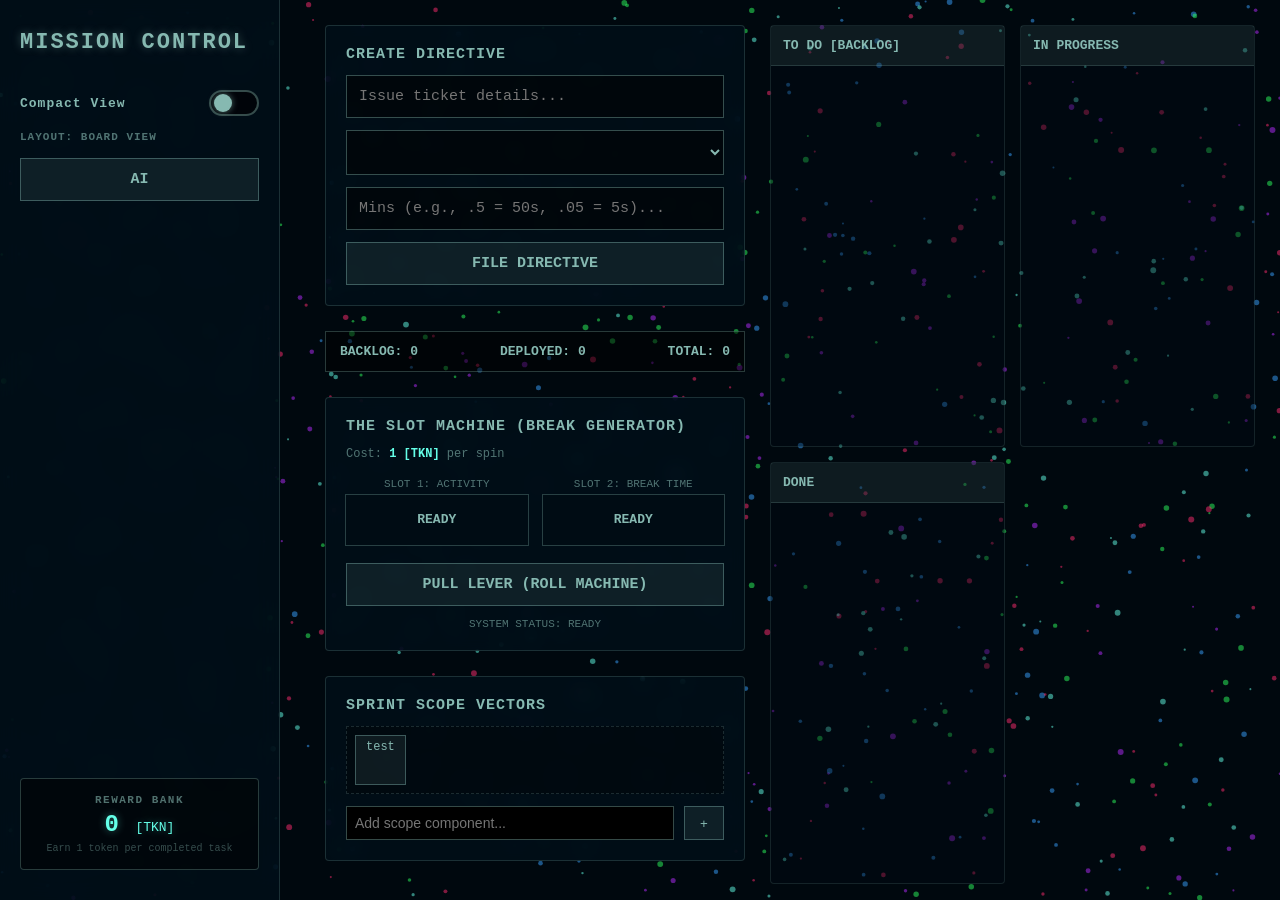
==== commit 75f03733: "feat: AI chat interface/page 2" ====
--- a/index.html
+++ b/index.html
@@ -1,5 +1,6 @@
 <!DOCTYPE html>
 <html lang="en">
+
 <head>
     <meta charset="UTF-8">
     <meta name="viewport" content="width=device-width, initial-scale=1.0">
@@ -7,19 +8,20 @@
     <link rel="stylesheet" href="style.css">
     <script src="script.js" defer></script>
 </head>
+
 <body>
 
     <canvas id="blob-canvas"></canvas>
 
     <div class="ui-wrapper" id="ui-container">
-        
+
         <div id="sidebar-expand-tab" class="oval-sticky-tab">
             <span class="tab-indicator">&gt;</span>
         </div>
 
         <aside class="sidebar" id="matrix-sidebar">
             <h1 id="sidebar-toggle-trigger">MISSION CONTROL</h1>
-            
+
             <div class="sidebar-options">
                 <div class="switch-control-group">
                     <span class="switch-label">Compact View</span>
@@ -28,6 +30,7 @@
                     </div>
                 </div>
                 <div class="view-status-tag">LAYOUT: <span id="current-view-label">BOARD VIEW</span></div>
+                <a href="Chat.html"><Button id="Page2">AI</Button></a>
             </div>
 
             <div class="token-bank">
@@ -38,9 +41,9 @@
         </aside>
 
         <main class="main-content">
-            
+
             <div class="main-column input-side">
-                
+
                 <section class="Forum">
                     <div class="panel-header">Create Directive</div>
                     <div class="task">
@@ -70,8 +73,9 @@
 
                 <section class="interest-panel">
                     <div class="panel-header">The Slot Machine (Break Generator)</div>
-                    <p class="panel-subtitle">Cost: <span style="color: #64ffe8; font-weight: bold;">1 [TKN]</span> per spin</p>
-                    
+                    <p class="panel-subtitle">Cost: <span style="color: #64ffe8; font-weight: bold;">1 [TKN]</span> per
+                        spin</p>
+
                     <div class="slots-wrapper">
                         <div class="slot-column">
                             <span class="slot-label">Slot 1: Activity</span>
@@ -107,7 +111,7 @@
             </div>
 
             <div class="main-column board-side">
-                
+
                 <div id="view-board-layout" class="matrix-board">
                     <div class="board-col">
                         <div class="col-header">To Do [Backlog]</div>
@@ -134,7 +138,7 @@
 
                 <section class="timer-control-center">
                     <div class="panel-header">Chronos Core Execution Engine</div>
-                    
+
                     <div class="timer-wrapper work-tier">
                         <div class="timer-meta">
                             <span class="clock-tier-title">01 // EDITABLE WORK FOCUS</span>
@@ -157,10 +161,11 @@
                         </div>
 
                         <div class="break-inventory-shelf" id="break-shelf-container">
-                            </div>
+                        </div>
                     </div>
-                    
-                    <div class="timer-status-line" id="timer-status-msg">SYSTEMS RUNNING // AUTOMATED BACKGROUND TASK TRACKER ARMED</div>
+
+                    <div class="timer-status-line" id="timer-status-msg">SYSTEMS RUNNING // AUTOMATED BACKGROUND TASK
+                        TRACKER ARMED</div>
                 </section>
 
             </div>
@@ -169,4 +174,5 @@
     </div>
 
 </body>
+
 </html>
--- a/style.css
+++ b/style.css
@@ -14,6 +14,20 @@
     overflow-x: hidden;
 }
 
+a {
+    text-decoration: none;
+    color: var(--text);
+}
+
+::-webkit-scrollbar {
+    width: 6px;
+}
+::-webkit-scrollbar-thumb {
+    background: rgba(134,185,177,0.3);
+    border-radius: 3px;
+}
+
+
 #blob-canvas {
     position: fixed;
     top: 0;
@@ -22,8 +36,11 @@
     height: 100vh;
     z-index: 1;
     pointer-events: none;
-}
-
+    filter: saturate(1.0) brightness(1.0);
+    transition: filter 0.8s ease;
+}
+
+/* HARDWARE-ACCELERATED SCREEN PROTECTOR DISSOLVE SYSTEM */
 .ui-wrapper {
     position: relative;
     z-index: 5; 
@@ -32,6 +49,25 @@
     height: 100vh;
     box-sizing: border-box;
     transition: all 0.35s cubic-bezier(0.1, 0.8, 0.1, 1);
+}
+
+/* Transition values for UI targets so they dissolve organically when idle */
+.sidebar, .main-content, .Forum, .interest-panel, .timer-control-center {
+    transition: opacity 0.5s cubic-bezier(0.4, 0, 0.2, 1), transform 0.5s ease;
+}
+
+/* Triggered by JavaScript when mouse leaves window or goes completely idle */
+.screen-saver-active .sidebar,
+.screen-saver-active .main-content,
+.screen-saver-active .oval-sticky-tab {
+    opacity: 0 !important;
+    pointer-events: none !important;
+    transform: scale(0.98);
+}
+
+/* Boost background blob saturation and color visibility when screensaver is active */
+.screen-saver-active #blob-canvas {
+    filter: saturate(1.8) brightness(1.2);
 }
 
 /* SIDEBAR LAYOUT */
@@ -146,6 +182,15 @@
 .oval-toggle-switch.active-on { background: rgba(100, 255, 232, 0.15); border-color: #64ffe8; }
 .oval-toggle-switch.active-on .switch-circle { left: 25px; background: #64ffe8; box-shadow: 0 0 10px #64ffe8; }
 .view-status-tag { color: rgba(134, 185, 177, 0.6); font-size: 11px; letter-spacing: 1px; font-weight: bold; }
+
+#Page2 {
+    width: 100%; box-sizing: border-box; background: rgba(0, 0, 0, 0.5);
+    border: 1px solid rgba(134, 185, 177, 0.4); color: var(--text);
+    font-size: 15px; padding: 12px; outline: none; font-family: inherit;
+}
+#Page2{ background: rgba(134, 185, 177, 0.1); cursor: pointer; font-weight: bold; text-transform: uppercase; }
+#Page2:hover, #spinButt:hover { background: rgba(100, 255, 232, 0.15); color: #64ffe8; border-color: #64ffe8; }
+
 
 .token-bank {
     background: rgba(0, 0, 0, 0.5);
@@ -248,13 +293,23 @@
     border-color: #64ffe8;
 }
 
-/* SLOT REEL */
+/* SLOT REEL ANIMATION */
 .slots-wrapper { display: flex; gap: 15px; margin: 5px 0; }
 .slot-column { display: flex; flex-direction: column; align-items: center; flex: 1; }
 .slot-label { font-size: 11px; color: rgba(134, 185, 177, 0.6); text-transform: uppercase; margin-bottom: 4px; }
 .slot-window { width: 100%; height: 50px; background: #000c14; border: 1px solid rgba(134, 185, 177, 0.3); overflow: hidden; position: relative; }
 .slot-reel { position: absolute; top: 0; left: 0; width: 100%; display: flex; flex-direction: column; }
 .slot-tile { height: 48px; display: flex; align-items: center; justify-content: center; font-size: 13px; font-weight: bold; color: var(--text); text-transform: uppercase; }
+
+/* Moving Text Blur Keyframes during script spin action */
+.slots-spinning .slot-tile {
+    animation: slotDriftBlur 0.08s infinite alternate;
+}
+@keyframes slotDriftBlur {
+    0% { transform: translateY(-3px); filter: blur(2px); }
+    100% { transform: translateY(3px); filter: blur(2px); }
+}
+
 #spin-readout { font-size: 11px; color: rgba(134, 185, 177, 0.6); text-align: center; }
 
 .tag-cloud { display: flex; flex-wrap: wrap; gap: 8px; min-height: 50px; padding: 8px; background: rgba(0, 0, 0, 0.3); border: 1px dashed rgba(134, 185, 177, 0.2); }
@@ -312,7 +367,7 @@
 }
 
 .break-bank-header { display: flex; justify-content: space-between; align-items: center; }
-.week-stamp { font-size: 10px; color: #ffd464; letter-spacing: 0.5px; }
+.week-stamp { font-size: 10px; color: #ef64ff; letter-spacing: 0.5px; }
 
 .break-inventory-shelf {
     display: flex;
@@ -330,10 +385,10 @@
     display: flex;
     justify-content: space-between;
     align-items: center;
-    border-left: 4px solid #ffd464;
+    border-left: 4px solid #b964ff;
 }
 .break-chip-item.state-in-use {
-    border-left-color: #64ffe8;
+    border-left-color: #a2ff64;
     background: rgba(100, 255, 232, 0.04);
 }
 
@@ -342,15 +397,15 @@
     font-size: 9px; padding: 2px 5px; border-radius: 2px; font-weight: bold; width: fit-content;
     text-transform: uppercase;
 }
-.status-saved { background: rgba(255, 212, 100, 0.15); color: #ffd464; border: 1px solid rgba(255, 212, 100, 0.3); }
-.status-running { background: rgba(100, 255, 232, 0.15); color: #64ffe8; border: 1px solid rgba(100, 255, 232, 0.3); }
+.status-saved { background: rgba(255, 212, 100, 0.15); color: #9f64ff; border: 1px solid rgba(188, 100, 255, 0.3); }
+.status-running { background: rgba(100, 255, 232, 0.15); color: #beff64; border: 1px solid rgba(154, 255, 100, 0.3); }
 
 .chip-btn-group { display: flex; gap: 6px; }
 .chip-btn-group button {
     background: transparent; border: 1px solid rgba(134, 185, 177, 0.4); color: var(--text);
     padding: 4px 10px; font-family: inherit; font-size: 10px; font-weight: bold; cursor: pointer; text-transform: uppercase;
 }
-.chip-btn-group button.btn-use { border-color: #ffd464; color: #ffd464; }
+.chip-btn-group button.btn-use { border-color: #e5ff64; color: #d6ff64; }
 .chip-btn-group button.btn-use:hover { background: rgba(255, 212, 100, 0.15); }
 .chip-btn-group button.btn-archive { border-color: #ff6e73; color: #ff6e73; }
 .chip-btn-group button.btn-archive:hover { background: rgba(255, 110, 115, 0.15); }
